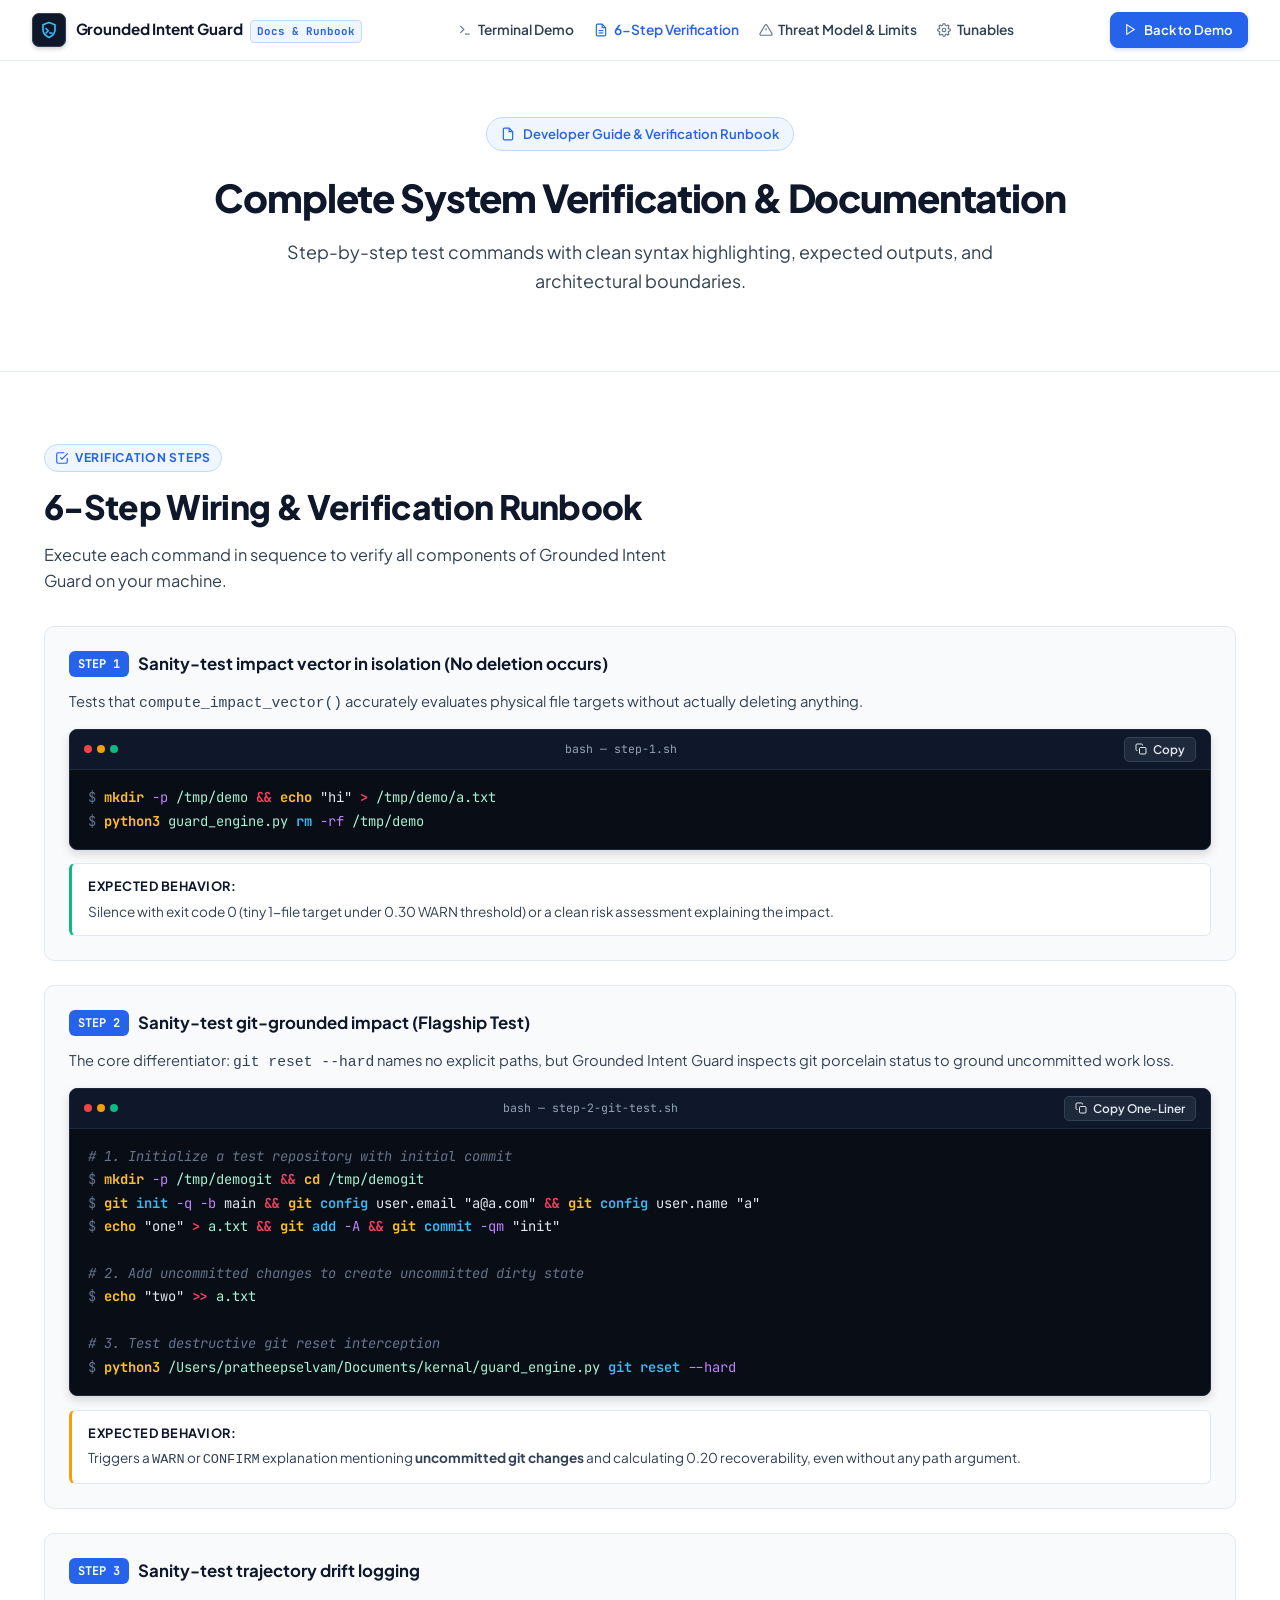
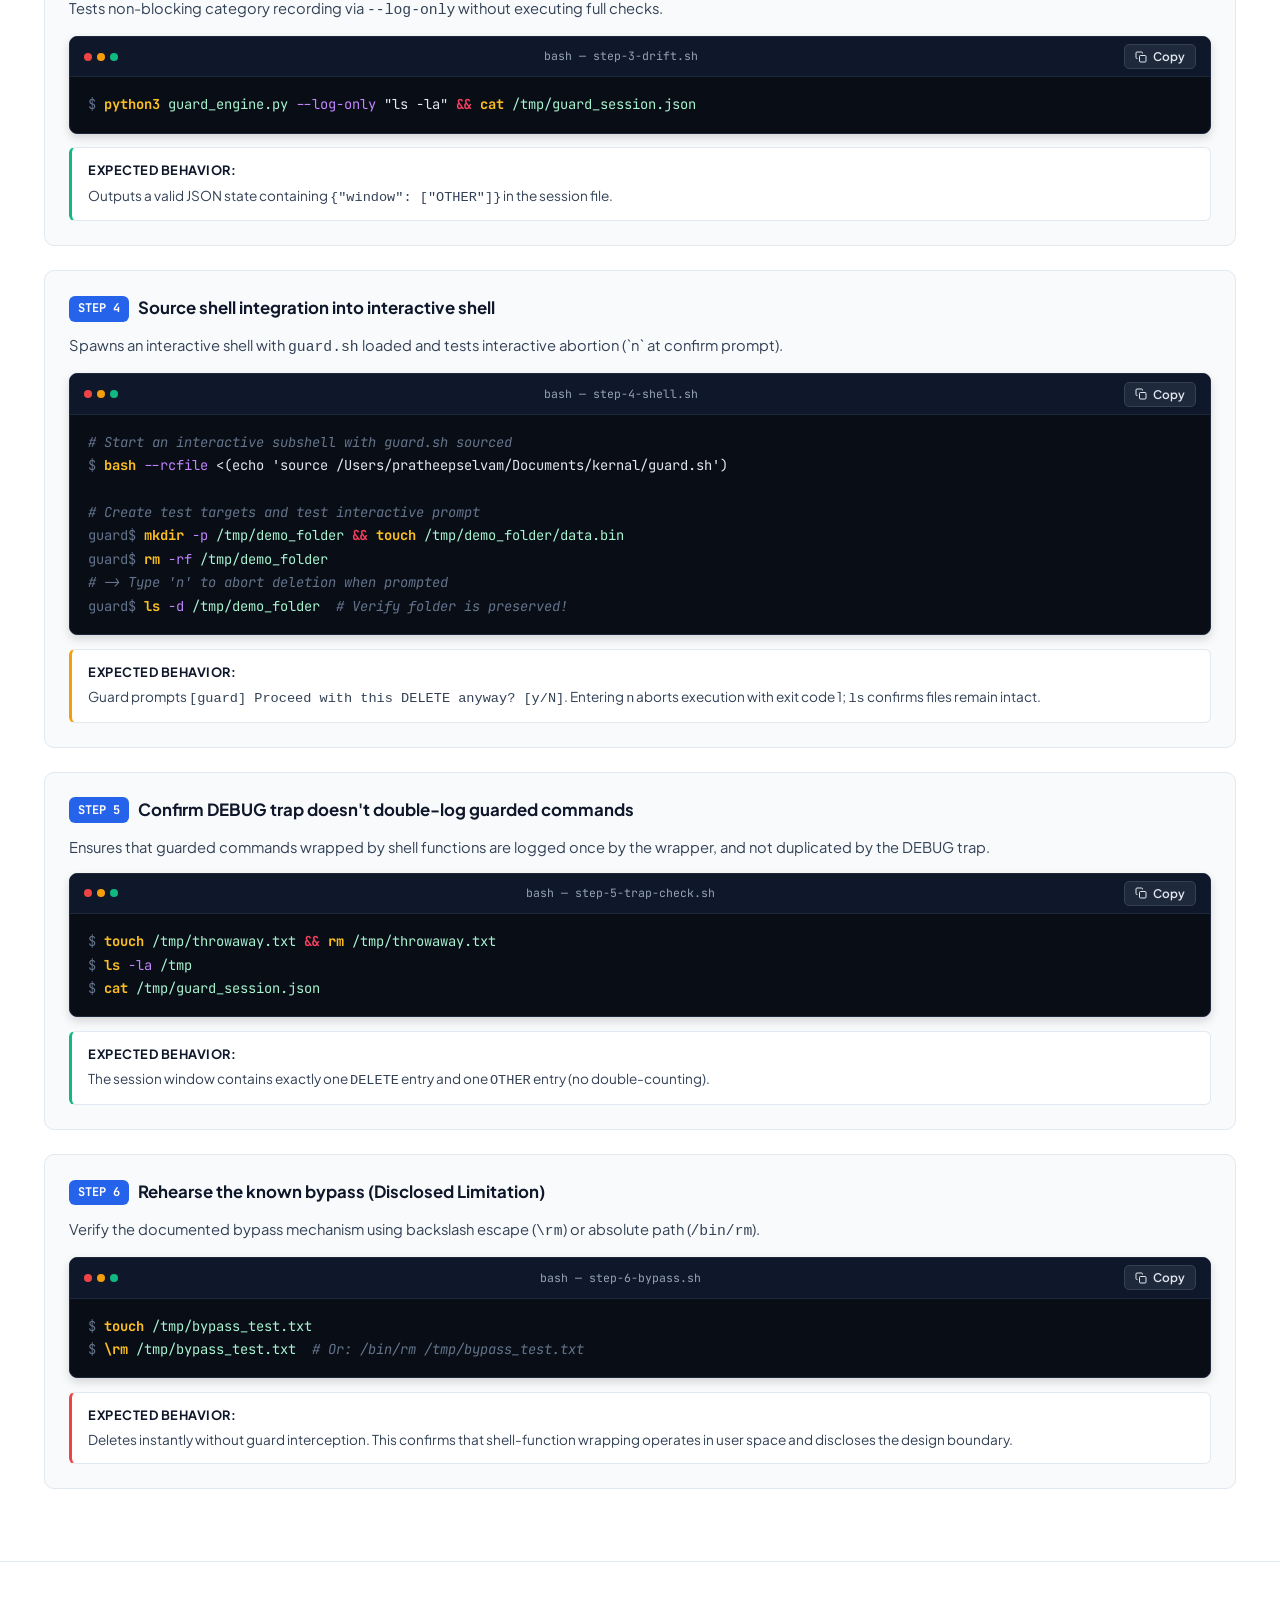
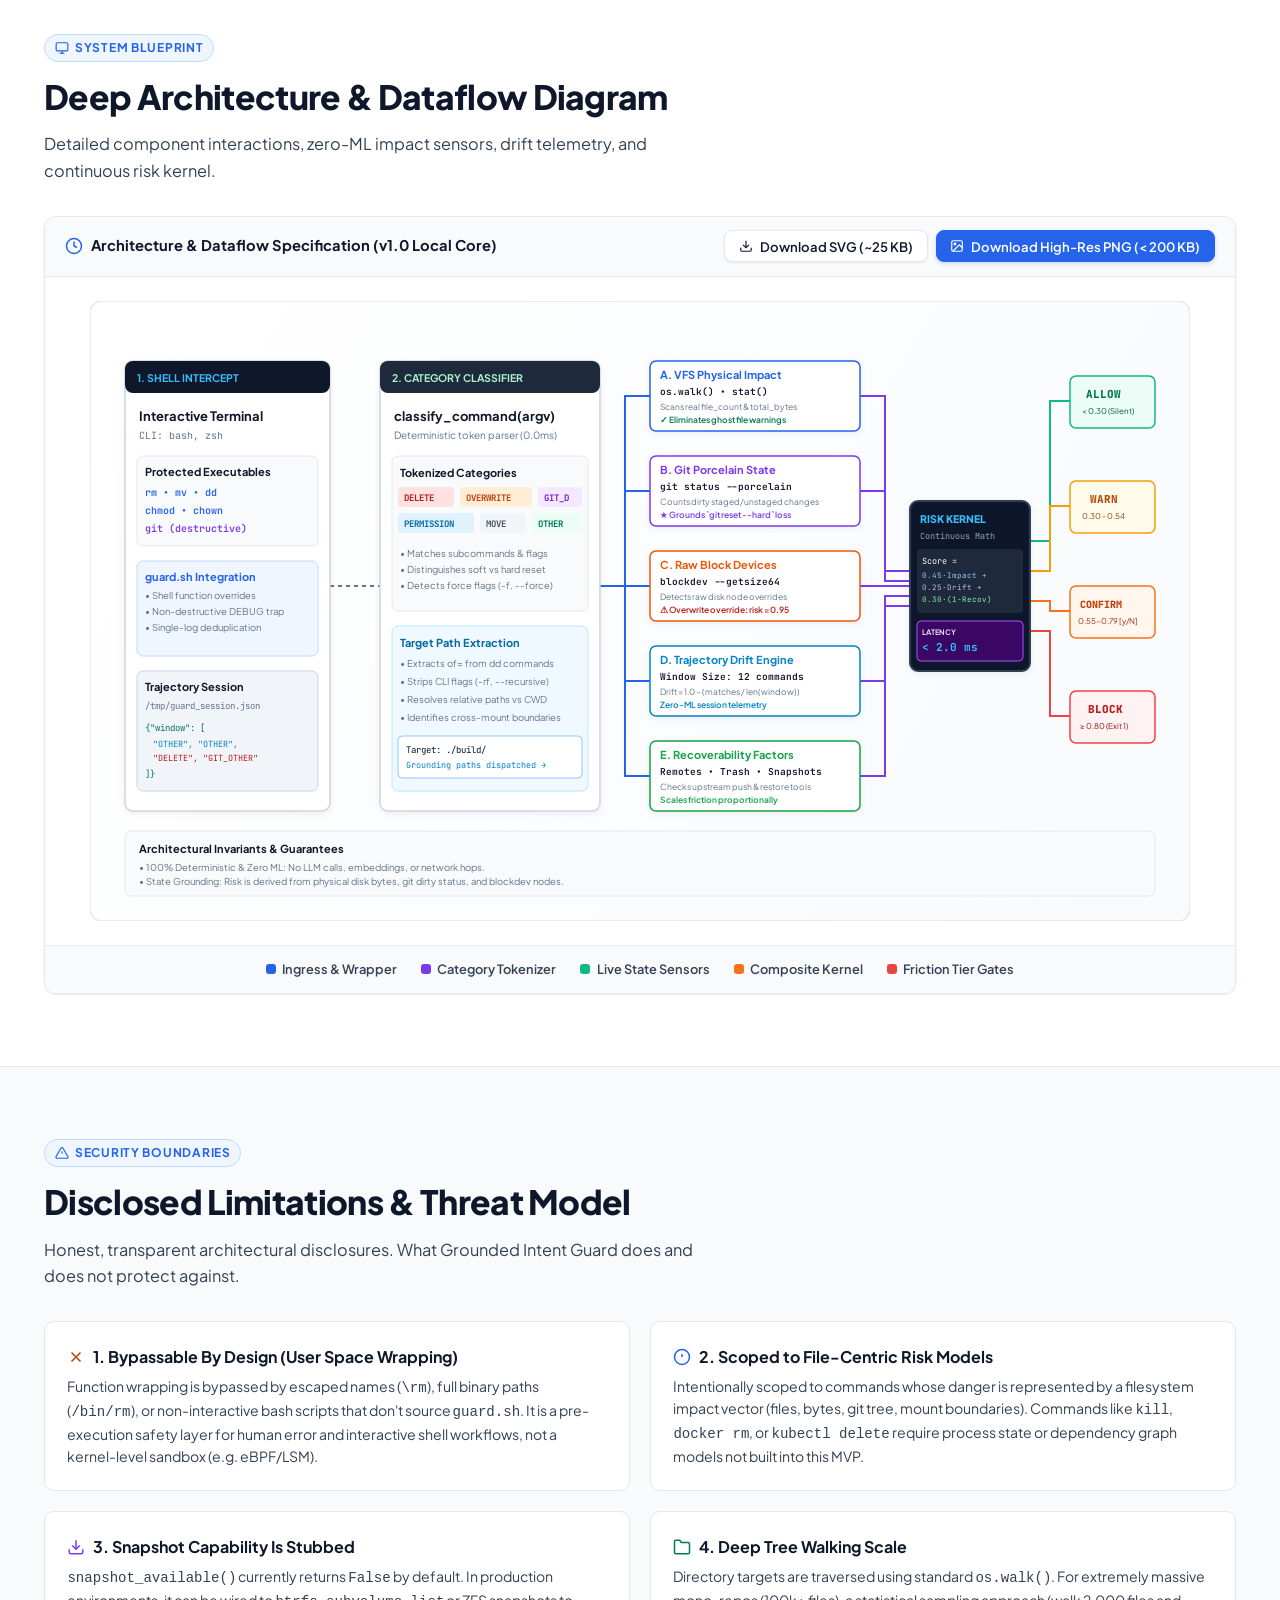
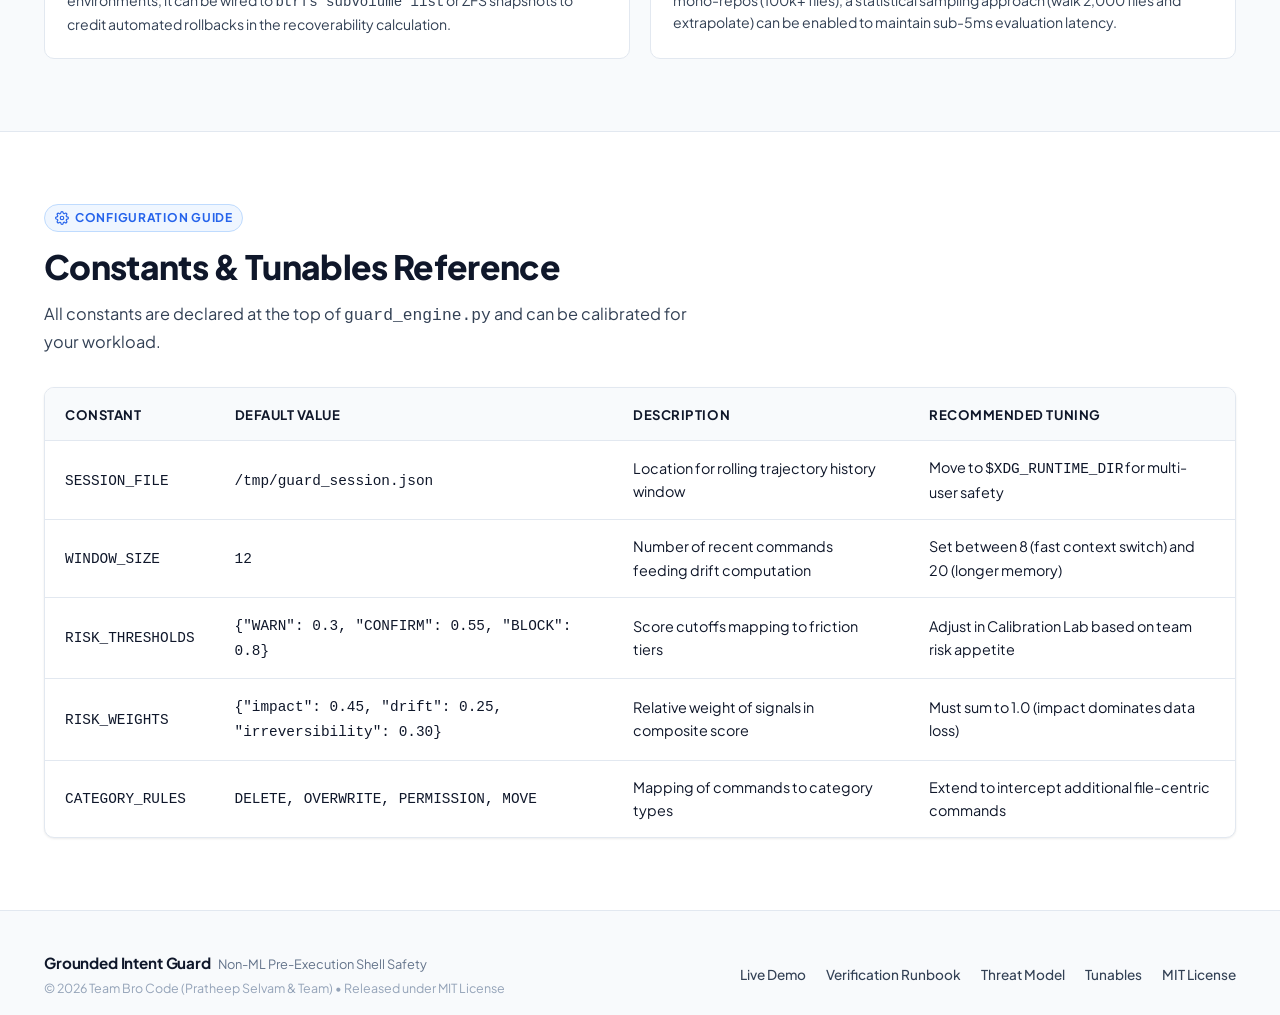
==== docs.html @ a87a13e3 "feat: initial commit of Grounded Intent Guard with interactive sandbox, test suite, and docs" ====
<!DOCTYPE html>
<html lang="en">
<head>
  <meta charset="UTF-8">
  <meta name="viewport" content="width=device-width, initial-scale=1.0">
  <title>Verification Runbook & Documentation — Grounded Intent Guard</title>
  <meta name="description" content="Complete step-by-step verification runbook, architecture reference, disclosed limitations, and tunables guide for Grounded Intent Guard.">
  <link rel="icon" type="image/svg+xml" href="favicon.svg">
  <link rel="preconnect" href="https://fonts.googleapis.com">
  <link rel="preconnect" href="https://fonts.gstatic.com" crossorigin>
  <link href="https://fonts.googleapis.com/css2?family=Plus+Jakarta+Sans:wght@400;500;600;700;800&family=JetBrains+Mono:wght@400;500;600;700&display=swap" rel="stylesheet">
  <link rel="stylesheet" href="styles.css">
</head>
<body>

  <!-- Navigation Bar — Guaranteed Single Line -->
  <header class="navbar">
    <div class="nav-container">
      <a href="index.html" class="nav-brand">
        <div class="brand-icon">
          <!-- Custom Shield + Terminal Vector Logo -->
          <svg viewBox="0 0 24 24" width="18" height="18" fill="none" stroke="currentColor" stroke-width="2.2" stroke-linecap="round" stroke-linejoin="round">
            <path d="M12 22s8-4 8-10V5l-8-3-8 3v7c0 6 8 10 8 10z"/>
            <polyline points="8 10 11 13 8 16"/>
            <line x1="13" y1="16" x2="16" y2="16"/>
          </svg>
        </div>
        <div class="brand-text">
          <span class="brand-name">Grounded Intent Guard</span>
          <span class="brand-tag">Docs & Runbook</span>
        </div>
      </a>

      <nav class="nav-links">
        <a href="index.html" class="nav-link">
          <svg viewBox="0 0 24 24" width="14" height="14" fill="none" stroke="currentColor" stroke-width="2"><polyline points="4 17 10 11 4 5"/><line x1="12" y1="19" x2="20" y2="19"/></svg>
          Terminal Demo
        </a>
        <a href="#runbook" class="nav-link active">
          <svg viewBox="0 0 24 24" width="14" height="14" fill="none" stroke="currentColor" stroke-width="2"><path d="M14 2H6a2 2 0 0 0-2 2v16a2 2 0 0 0 2 2h12a2 2 0 0 0 2-2V8z"/><polyline points="14 2 14 8 20 8"/><line x1="16" y1="13" x2="8" y2="13"/><line x1="16" y1="17" x2="8" y2="17"/></svg>
          6-Step Verification
        </a>
        <a href="#limitations" class="nav-link">
          <svg viewBox="0 0 24 24" width="14" height="14" fill="none" stroke="currentColor" stroke-width="2"><path d="M10.29 3.86L1.82 18a2 2 0 0 0 1.71 3h16.94a2 2 0 0 0 1.71-3L13.71 3.86a2 2 0 0 0-3.42 0z"/><line x1="12" y1="9" x2="12" y2="13"/><line x1="12" y1="17" x2="12.01" y2="17"/></svg>
          Threat Model & Limits
        </a>
        <a href="#tunables" class="nav-link">
          <svg viewBox="0 0 24 24" width="14" height="14" fill="none" stroke="currentColor" stroke-width="2"><circle cx="12" cy="12" r="3"/><path d="M19.4 15a1.65 1.65 0 0 0 .33 1.82l.06.06a2 2 0 0 1 0 2.83 2 2 0 0 1-2.83 0l-.06-.06a1.65 1.65 0 0 0-1.82-.33 1.65 1.65 0 0 0-1 1.51V21a2 2 0 0 1-2 2 2 2 0 0 1-2-2v-.09A1.65 1.65 0 0 0 9 19.4a1.65 1.65 0 0 0-1.82.33l-.06.06a2 2 0 0 1-2.83 0 2 2 0 0 1 0-2.83l.06-.06a1.65 1.65 0 0 0 .33-1.82 1.65 1.65 0 0 0-1.51-1H3a2 2 0 0 1-2-2 2 2 0 0 1 2-2h.09A1.65 1.65 0 0 0 4.6 9a1.65 1.65 0 0 0-.33-1.82l-.06-.06a2 2 0 0 1 0-2.83 2 2 0 0 1 2.83 0l.06.06a1.65 1.65 0 0 0 1.82.33H9a1.65 1.65 0 0 0 1-1.51V3a2 2 0 0 1 2-2 2 2 0 0 1 2 2v.09a1.65 1.65 0 0 0 1 1.51 1.65 1.65 0 0 0 1.82-.33l.06-.06a2 2 0 0 1 2.83 0 2 2 0 0 1 0 2.83l-.06.06a1.65 1.65 0 0 0-.33 1.82V9a1.65 1.65 0 0 0 1.51 1H21a2 2 0 0 1 2 2 2 2 0 0 1-2 2h-.09a1.65 1.65 0 0 0-1.51 1z"/></svg>
          Tunables
        </a>
      </nav>

      <div class="nav-actions">
        <a href="index.html#demo-sandbox" class="btn btn-primary btn-sm">
          <svg viewBox="0 0 24 24" width="13" height="13" fill="none" stroke="currentColor" stroke-width="2"><polygon points="5 3 19 12 5 21 5 3"/></svg>
          Back to Demo
        </a>
      </div>
    </div>
  </header>

  <!-- Docs Hero -->
  <section class="hero-section" style="padding: 3.5rem 0 2.5rem;">
    <div class="container hero-container">
      <div class="hero-badge">
        <svg viewBox="0 0 24 24" width="14" height="14" fill="none" stroke="currentColor" stroke-width="2"><path d="M14 2H6a2 2 0 0 0-2 2v16a2 2 0 0 0 2 2h12a2 2 0 0 0 2-2V8z"/><polyline points="14 2 14 8 20 8"/></svg>
        <span>Developer Guide & Verification Runbook</span>
      </div>

      <h1 class="hero-title" style="font-size: 2.4rem;">
        Complete System Verification & Documentation
      </h1>

      <p class="hero-subtitle">
        Step-by-step test commands with clean syntax highlighting, expected outputs, and architectural boundaries.
      </p>
    </div>
  </section>

  <!-- 6-Step Verification Runbook Section -->
  <section class="docs-section" id="runbook">
    <div class="container">
      <div class="section-header" style="text-align: left; margin-bottom: 2rem;">
        <div class="section-tag">
          <svg viewBox="0 0 24 24" width="14" height="14" fill="none" stroke="currentColor" stroke-width="2"><polyline points="9 11 12 14 22 4"/><path d="M21 12v7a2 2 0 0 1-2 2H5a2 2 0 0 1-2-2V5a2 2 0 0 1 2-2h11"/></svg>
          Verification Steps
        </div>
        <h2 class="section-title">6-Step Wiring & Verification Runbook</h2>
        <p class="section-desc" style="margin: 0;">
          Execute each command in sequence to verify all components of Grounded Intent Guard on your machine.
        </p>
      </div>

      <div class="docs-grid">

        <!-- Step 1 -->
        <div class="runbook-step-card">
          <div class="runbook-header">
            <div class="runbook-num-title">
              <span class="runbook-badge">STEP 1</span>
              <span>Sanity-test impact vector in isolation (No deletion occurs)</span>
            </div>
          </div>
          <p class="runbook-desc">
            Tests that <code>compute_impact_vector()</code> accurately evaluates physical file targets without actually deleting anything.
          </p>
          
          <div class="code-snippet-box">
            <div class="code-box-header">
              <div class="code-box-dots">
                <span class="code-box-dot r"></span>
                <span class="code-box-dot y"></span>
                <span class="code-box-dot g"></span>
              </div>
              <span>bash — step-1.sh</span>
              <button class="code-copy-btn" onclick="copyCode('cmd-step1')">
                <svg viewBox="0 0 24 24" width="12" height="12" fill="none" stroke="currentColor" stroke-width="2"><rect x="9" y="9" width="13" height="13" rx="2" ry="2"/><path d="M5 15H4a2 2 0 0 1-2-2V4a2 2 0 0 1 2-2h9a2 2 0 0 1 2 2v1"/></svg>
                Copy
              </button>
            </div>
            <pre class="code-box-body" id="cmd-step1"><span class="sh-prompt">$ </span><span class="sh-cmd">mkdir</span> <span class="sh-flag">-p</span> <span class="sh-path">/tmp/demo</span> <span class="sh-op">&amp;&amp;</span> <span class="sh-cmd">echo</span> <span class="sh-str">"hi"</span> <span class="sh-op">&gt;</span> <span class="sh-path">/tmp/demo/a.txt</span>
<span class="sh-prompt">$ </span><span class="sh-cmd">python3</span> <span class="sh-path">guard_engine.py</span> <span class="sh-subcmd">rm</span> <span class="sh-flag">-rf</span> <span class="sh-path">/tmp/demo</span></pre>
          </div>

          <div class="expected-output-box">
            <div class="expected-title">Expected Behavior:</div>
            Silence with exit code 0 (tiny 1-file target under 0.30 WARN threshold) or a clean risk assessment explaining the impact.
          </div>
        </div>

        <!-- Step 2 (Flagship Test - Fully Syntax Highlighted) -->
        <div class="runbook-step-card">
          <div class="runbook-header">
            <div class="runbook-num-title">
              <span class="runbook-badge">STEP 2</span>
              <span>Sanity-test git-grounded impact (Flagship Test)</span>
            </div>
          </div>
          <p class="runbook-desc">
            The core differentiator: <code>git reset --hard</code> names no explicit paths, but Grounded Intent Guard inspects git porcelain status to ground uncommitted work loss.
          </p>

          <div class="code-snippet-box">
            <div class="code-box-header">
              <div class="code-box-dots">
                <span class="code-box-dot r"></span>
                <span class="code-box-dot y"></span>
                <span class="code-box-dot g"></span>
              </div>
              <span>bash — step-2-git-test.sh</span>
              <button class="code-copy-btn" onclick="copyRaw('mkdir -p /tmp/demogit && cd /tmp/demogit && git init -q -b main && git config user.email a@a.com && git config user.name a && echo one > a.txt && git add -A && git commit -qm init && echo two >> a.txt && python3 /Users/pratheepselvam/Documents/kernal/guard_engine.py git reset --hard')">
                <svg viewBox="0 0 24 24" width="12" height="12" fill="none" stroke="currentColor" stroke-width="2"><rect x="9" y="9" width="13" height="13" rx="2" ry="2"/><path d="M5 15H4a2 2 0 0 1-2-2V4a2 2 0 0 1 2-2h9a2 2 0 0 1 2 2v1"/></svg>
                Copy One-Liner
              </button>
            </div>
            <pre class="code-box-body" id="cmd-step2"><span class="sh-comment"># 1. Initialize a test repository with initial commit</span>
<span class="sh-prompt">$ </span><span class="sh-cmd">mkdir</span> <span class="sh-flag">-p</span> <span class="sh-path">/tmp/demogit</span> <span class="sh-op">&amp;&amp;</span> <span class="sh-cmd">cd</span> <span class="sh-path">/tmp/demogit</span>
<span class="sh-prompt">$ </span><span class="sh-cmd">git</span> <span class="sh-subcmd">init</span> <span class="sh-flag">-q</span> <span class="sh-flag">-b</span> <span class="sh-str">main</span> <span class="sh-op">&amp;&amp;</span> <span class="sh-cmd">git</span> <span class="sh-subcmd">config</span> <span class="sh-str">user.email</span> <span class="sh-str">"a@a.com"</span> <span class="sh-op">&amp;&amp;</span> <span class="sh-cmd">git</span> <span class="sh-subcmd">config</span> <span class="sh-str">user.name</span> <span class="sh-str">"a"</span>
<span class="sh-prompt">$ </span><span class="sh-cmd">echo</span> <span class="sh-str">"one"</span> <span class="sh-op">&gt;</span> <span class="sh-path">a.txt</span> <span class="sh-op">&amp;&amp;</span> <span class="sh-cmd">git</span> <span class="sh-subcmd">add</span> <span class="sh-flag">-A</span> <span class="sh-op">&amp;&amp;</span> <span class="sh-cmd">git</span> <span class="sh-subcmd">commit</span> <span class="sh-flag">-qm</span> <span class="sh-str">"init"</span>

<span class="sh-comment"># 2. Add uncommitted changes to create uncommitted dirty state</span>
<span class="sh-prompt">$ </span><span class="sh-cmd">echo</span> <span class="sh-str">"two"</span> <span class="sh-op">&gt;&gt;</span> <span class="sh-path">a.txt</span>

<span class="sh-comment"># 3. Test destructive git reset interception</span>
<span class="sh-prompt">$ </span><span class="sh-cmd">python3</span> <span class="sh-path">/Users/pratheepselvam/Documents/kernal/guard_engine.py</span> <span class="sh-subcmd">git reset</span> <span class="sh-flag">--hard</span></pre>
          </div>

          <div class="expected-output-box warning">
            <div class="expected-title">Expected Behavior:</div>
            Triggers a <code>WARN</code> or <code>CONFIRM</code> explanation mentioning <strong>uncommitted git changes</strong> and calculating 0.20 recoverability, even without any path argument.
          </div>
        </div>

        <!-- Step 3 -->
        <div class="runbook-step-card">
          <div class="runbook-header">
            <div class="runbook-num-title">
              <span class="runbook-badge">STEP 3</span>
              <span>Sanity-test trajectory drift logging</span>
            </div>
          </div>
          <p class="runbook-desc">
            Tests non-blocking category recording via <code>--log-only</code> without executing full checks.
          </p>

          <div class="code-snippet-box">
            <div class="code-box-header">
              <div class="code-box-dots">
                <span class="code-box-dot r"></span>
                <span class="code-box-dot y"></span>
                <span class="code-box-dot g"></span>
              </div>
              <span>bash — step-3-drift.sh</span>
              <button class="code-copy-btn" onclick="copyRaw('python3 guard_engine.py --log-only \"ls -la\" && cat /tmp/guard_session.json')">
                <svg viewBox="0 0 24 24" width="12" height="12" fill="none" stroke="currentColor" stroke-width="2"><rect x="9" y="9" width="13" height="13" rx="2" ry="2"/><path d="M5 15H4a2 2 0 0 1-2-2V4a2 2 0 0 1 2-2h9a2 2 0 0 1 2 2v1"/></svg>
                Copy
              </button>
            </div>
            <pre class="code-box-body" id="cmd-step3"><span class="sh-prompt">$ </span><span class="sh-cmd">python3</span> <span class="sh-path">guard_engine.py</span> <span class="sh-flag">--log-only</span> <span class="sh-str">"ls -la"</span> <span class="sh-op">&amp;&amp;</span> <span class="sh-cmd">cat</span> <span class="sh-path">/tmp/guard_session.json</span></pre>
          </div>

          <div class="expected-output-box">
            <div class="expected-title">Expected Behavior:</div>
            Outputs a valid JSON state containing <code>{"window": ["OTHER"]}</code> in the session file.
          </div>
        </div>

        <!-- Step 4 -->
        <div class="runbook-step-card">
          <div class="runbook-header">
            <div class="runbook-num-title">
              <span class="runbook-badge">STEP 4</span>
              <span>Source shell integration into interactive shell</span>
            </div>
          </div>
          <p class="runbook-desc">
            Spawns an interactive shell with <code>guard.sh</code> loaded and tests interactive abortion (`n` at confirm prompt).
          </p>

          <div class="code-snippet-box">
            <div class="code-box-header">
              <div class="code-box-dots">
                <span class="code-box-dot r"></span>
                <span class="code-box-dot y"></span>
                <span class="code-box-dot g"></span>
              </div>
              <span>bash — step-4-shell.sh</span>
              <button class="code-copy-btn" onclick="copyRaw('bash --rcfile <(echo \'source /Users/pratheepselvam/Documents/kernal/guard.sh\')')">
                <svg viewBox="0 0 24 24" width="12" height="12" fill="none" stroke="currentColor" stroke-width="2"><rect x="9" y="9" width="13" height="13" rx="2" ry="2"/><path d="M5 15H4a2 2 0 0 1-2-2V4a2 2 0 0 1 2-2h9a2 2 0 0 1 2 2v1"/></svg>
                Copy
              </button>
            </div>
            <pre class="code-box-body" id="cmd-step4"><span class="sh-comment"># Start an interactive subshell with guard.sh sourced</span>
<span class="sh-prompt">$ </span><span class="sh-cmd">bash</span> <span class="sh-flag">--rcfile</span> <span class="sh-str">&lt;(echo 'source /Users/pratheepselvam/Documents/kernal/guard.sh')</span>

<span class="sh-comment"># Create test targets and test interactive prompt</span>
<span class="sh-prompt">guard$ </span><span class="sh-cmd">mkdir</span> <span class="sh-flag">-p</span> <span class="sh-path">/tmp/demo_folder</span> <span class="sh-op">&amp;&amp;</span> <span class="sh-cmd">touch</span> <span class="sh-path">/tmp/demo_folder/data.bin</span>
<span class="sh-prompt">guard$ </span><span class="sh-cmd">rm</span> <span class="sh-flag">-rf</span> <span class="sh-path">/tmp/demo_folder</span>
<span class="sh-comment"># -> Type 'n' to abort deletion when prompted</span>
<span class="sh-prompt">guard$ </span><span class="sh-cmd">ls</span> <span class="sh-flag">-d</span> <span class="sh-path">/tmp/demo_folder</span>  <span class="sh-comment"># Verify folder is preserved!</span></pre>
          </div>

          <div class="expected-output-box warning">
            <div class="expected-title">Expected Behavior:</div>
            Guard prompts <code>[guard] Proceed with this DELETE anyway? [y/N]</code>. Entering <code>n</code> aborts execution with exit code 1; <code>ls</code> confirms files remain intact.
          </div>
        </div>

        <!-- Step 5 -->
        <div class="runbook-step-card">
          <div class="runbook-header">
            <div class="runbook-num-title">
              <span class="runbook-badge">STEP 5</span>
              <span>Confirm DEBUG trap doesn't double-log guarded commands</span>
            </div>
          </div>
          <p class="runbook-desc">
            Ensures that guarded commands wrapped by shell functions are logged once by the wrapper, and not duplicated by the DEBUG trap.
          </p>

          <div class="code-snippet-box">
            <div class="code-box-header">
              <div class="code-box-dots">
                <span class="code-box-dot r"></span>
                <span class="code-box-dot y"></span>
                <span class="code-box-dot g"></span>
              </div>
              <span>bash — step-5-trap-check.sh</span>
              <button class="code-copy-btn" onclick="copyRaw('rm /tmp/throwaway.txt; ls -la /tmp; cat /tmp/guard_session.json')">
                <svg viewBox="0 0 24 24" width="12" height="12" fill="none" stroke="currentColor" stroke-width="2"><rect x="9" y="9" width="13" height="13" rx="2" ry="2"/><path d="M5 15H4a2 2 0 0 1-2-2V4a2 2 0 0 1 2-2h9a2 2 0 0 1 2 2v1"/></svg>
                Copy
              </button>
            </div>
            <pre class="code-box-body" id="cmd-step5"><span class="sh-prompt">$ </span><span class="sh-cmd">touch</span> <span class="sh-path">/tmp/throwaway.txt</span> <span class="sh-op">&amp;&amp;</span> <span class="sh-cmd">rm</span> <span class="sh-path">/tmp/throwaway.txt</span>
<span class="sh-prompt">$ </span><span class="sh-cmd">ls</span> <span class="sh-flag">-la</span> <span class="sh-path">/tmp</span>
<span class="sh-prompt">$ </span><span class="sh-cmd">cat</span> <span class="sh-path">/tmp/guard_session.json</span></pre>
          </div>

          <div class="expected-output-box">
            <div class="expected-title">Expected Behavior:</div>
            The session window contains exactly one <code>DELETE</code> entry and one <code>OTHER</code> entry (no double-counting).
          </div>
        </div>

        <!-- Step 6 -->
        <div class="runbook-step-card">
          <div class="runbook-header">
            <div class="runbook-num-title">
              <span class="runbook-badge">STEP 6</span>
              <span>Rehearse the known bypass (Disclosed Limitation)</span>
            </div>
          </div>
          <p class="runbook-desc">
            Verify the documented bypass mechanism using backslash escape (<code>\rm</code>) or absolute path (<code>/bin/rm</code>).
          </p>

          <div class="code-snippet-box">
            <div class="code-box-header">
              <div class="code-box-dots">
                <span class="code-box-dot r"></span>
                <span class="code-box-dot y"></span>
                <span class="code-box-dot g"></span>
              </div>
              <span>bash — step-6-bypass.sh</span>
              <button class="code-copy-btn" onclick="copyRaw('touch /tmp/bypass_test.txt && \\rm /tmp/bypass_test.txt')">
                <svg viewBox="0 0 24 24" width="12" height="12" fill="none" stroke="currentColor" stroke-width="2"><rect x="9" y="9" width="13" height="13" rx="2" ry="2"/><path d="M5 15H4a2 2 0 0 1-2-2V4a2 2 0 0 1 2-2h9a2 2 0 0 1 2 2v1"/></svg>
                Copy
              </button>
            </div>
            <pre class="code-box-body" id="cmd-step6"><span class="sh-prompt">$ </span><span class="sh-cmd">touch</span> <span class="sh-path">/tmp/bypass_test.txt</span>
<span class="sh-prompt">$ </span><span class="sh-cmd">\rm</span> <span class="sh-path">/tmp/bypass_test.txt</span>  <span class="sh-comment"># Or: /bin/rm /tmp/bypass_test.txt</span></pre>
          </div>

          <div class="expected-output-box danger">
            <div class="expected-title">Expected Behavior:</div>
            Deletes instantly without guard interception. This confirms that shell-function wrapping operates in user space and discloses the design boundary.
          </div>
        </div>

      </div>
    </div>
  </section>

  <!-- Architecture Diagram & Exporter in Docs -->
  <section class="docs-section" id="architecture" style="background: #ffffff;">
    <div class="container">
      <div class="section-header" style="text-align: left; margin-bottom: 1.5rem;">
        <div class="section-tag">
          <svg viewBox="0 0 24 24" width="14" height="14" fill="none" stroke="currentColor" stroke-width="2"><rect x="2" y="3" width="20" height="14" rx="2" ry="2"/><line x1="8" y1="21" x2="16" y2="21"/><line x1="12" y1="17" x2="12" y2="21"/></svg>
          System Blueprint
        </div>
        <h2 class="section-title">Deep Architecture & Dataflow Diagram</h2>
        <p class="section-desc" style="margin: 0;">
          Detailed component interactions, zero-ML impact sensors, drift telemetry, and continuous risk kernel.
        </p>
      </div>

      <div class="arch-diagram-card">
        <div class="arch-toolbar">
          <div class="arch-toolbar-title">
            <svg viewBox="0 0 24 24" width="18" height="18" fill="none" stroke="currentColor" stroke-width="2"><circle cx="12" cy="12" r="10"/><path d="M12 6v6l4 2"/></svg>
            <span>Architecture & Dataflow Specification (v1.0 Local Core)</span>
          </div>
          <div class="arch-toolbar-actions">
            <button class="btn btn-secondary btn-sm" onclick="downloadDiagramSVG()">
              <svg viewBox="0 0 24 24" width="14" height="14" fill="none" stroke="currentColor" stroke-width="2"><path d="M21 15v4a2 2 0 0 1-2 2H5a2 2 0 0 1-2-2v-4"/><polyline points="7 10 12 15 17 10"/><line x1="12" y1="15" x2="12" y2="3"/></svg>
              Download SVG (~25 KB)
            </button>
            <button class="btn btn-primary btn-sm" onclick="downloadDiagramPNG()">
              <svg viewBox="0 0 24 24" width="14" height="14" fill="none" stroke="currentColor" stroke-width="2"><rect x="3" y="3" width="18" height="18" rx="2"/><circle cx="8.5" cy="8.5" r="1.5"/><polyline points="21 15 16 10 5 21"/></svg>
              Download High-Res PNG (&lt; 200 KB)
            </button>
          </div>
        </div>

        <div class="arch-svg-container">
          <svg id="architecture-diagram-svg" class="arch-svg" width="100%" height="auto" viewBox="0 0 1100 620" fill="none" xmlns="http://www.w3.org/2000/svg">
            <defs>
              <linearGradient id="bgGrad2" x1="0" y1="0" x2="1100" y2="620" gradientUnits="userSpaceOnUse">
                <stop stop-color="#ffffff"/>
                <stop offset="1" stop-color="#f8fafc"/>
              </linearGradient>
              <filter id="cardShadow2" x="-10%" y="-10%" width="120%" height="120%">
                <feDropShadow dx="0" dy="2" stdDeviation="3" flood-color="#0f172a" flood-opacity="0.06"/>
              </filter>
            </defs>

            <!-- Background Canvas -->
            <rect width="1100" height="620" rx="12" fill="url(#bgGrad2)"/>
            <rect width="1100" height="620" rx="12" stroke="#e2e8f0" stroke-width="1.5"/>

            <!-- Connecting Flow Paths (Precise Alignment) -->
            <!-- Ingress -> Classifier -->
            <path d="M 240 285 L 290 285" stroke="#64748b" stroke-width="2" stroke-dasharray="4 4"/>

            <!-- Classifier -> 5 Sensors (Branching) -->
            <path d="M 510 285 L 535 285 L 535 95 L 560 95" stroke="#2563eb" stroke-width="2"/>
            <path d="M 535 285 L 535 190 L 560 190" stroke="#2563eb" stroke-width="2"/>
            <path d="M 535 285 L 560 285" stroke="#2563eb" stroke-width="2"/>
            <path d="M 535 285 L 535 380 L 560 380" stroke="#2563eb" stroke-width="2"/>
            <path d="M 535 285 L 535 475 L 560 475" stroke="#2563eb" stroke-width="2"/>

            <!-- 5 Sensors -> Kernel (Convergence) -->
            <path d="M 770 95 L 795 95 L 795 270 L 820 270" stroke="#7c3aed" stroke-width="2"/>
            <path d="M 770 190 L 795 190 L 795 280 L 820 280" stroke="#7c3aed" stroke-width="2"/>
            <path d="M 770 285 L 820 285" stroke="#7c3aed" stroke-width="2"/>
            <path d="M 770 380 L 795 380 L 795 295 L 820 295" stroke="#7c3aed" stroke-width="2"/>
            <path d="M 770 475 L 795 475 L 795 305 L 820 305" stroke="#7c3aed" stroke-width="2"/>

            <!-- Kernel -> 4 Tiers (Dispatch) -->
            <path d="M 940 240 L 960 240 L 960 100 L 980 100" stroke="#10b981" stroke-width="2"/>
            <path d="M 940 270 L 960 270 L 960 205 L 980 205" stroke="#f59e0b" stroke-width="2"/>
            <path d="M 940 300 L 960 300 L 960 310 L 980 310" stroke="#f97316" stroke-width="2"/>
            <path d="M 940 330 L 960 330 L 960 415 L 980 415" stroke="#ef4444" stroke-width="2"/>

            <!-- LAYER 1: INGRESS & INTERCEPTION (Column 1) -->
            <g id="d-layer-ingress" transform="translate(35, 60)">
              <rect width="205" height="450" rx="8" fill="#ffffff" stroke="#cbd5e1" stroke-width="1.5" filter="url(#cardShadow2)"/>
              <rect width="205" height="32" rx="8" fill="#0f172a"/>
              <text x="12" y="21" fill="#38bdf8" font-family="Plus Jakarta Sans, sans-serif" font-weight="700" font-size="10.5">1. SHELL INTERCEPT</text>
              
              <text x="14" y="60" fill="#0f172a" font-family="Plus Jakarta Sans, sans-serif" font-weight="700" font-size="13">Interactive Terminal</text>
              <text x="14" y="78" fill="#64748b" font-family="JetBrains Mono, monospace" font-size="10">CLI: bash, zsh</text>

              <rect x="12" y="95" width="181" height="90" rx="6" fill="#f8fafc" stroke="#e2e8f0"/>
              <text x="20" y="115" fill="#0f172a" font-family="Plus Jakarta Sans, sans-serif" font-weight="700" font-size="11">Protected Executables</text>
              <text x="20" y="135" fill="#2563eb" font-family="JetBrains Mono, monospace" font-weight="600" font-size="10">rm • mv • dd</text>
              <text x="20" y="153" fill="#2563eb" font-family="JetBrains Mono, monospace" font-weight="600" font-size="10">chmod • chown</text>
              <text x="20" y="171" fill="#7c3aed" font-family="JetBrains Mono, monospace" font-weight="600" font-size="10">git (destructive)</text>

              <rect x="12" y="200" width="181" height="95" rx="6" fill="#eff6ff" stroke="#bfdbfe"/>
              <text x="20" y="220" fill="#2563eb" font-family="Plus Jakarta Sans, sans-serif" font-weight="700" font-size="11">guard.sh Integration</text>
              <text x="20" y="238" fill="#64748b" font-family="Plus Jakarta Sans, sans-serif" font-size="9.5">• Shell function overrides</text>
              <text x="20" y="254" fill="#64748b" font-family="Plus Jakarta Sans, sans-serif" font-size="9.5">• Non-destructive DEBUG trap</text>
              <text x="20" y="270" fill="#64748b" font-family="Plus Jakarta Sans, sans-serif" font-size="9.5">• Single-log deduplication</text>

              <rect x="12" y="310" width="181" height="120" rx="6" fill="#f1f5f9" stroke="#cbd5e1"/>
              <text x="20" y="330" fill="#0f172a" font-family="Plus Jakarta Sans, sans-serif" font-weight="700" font-size="11">Trajectory Session</text>
              <text x="20" y="348" fill="#64748b" font-family="JetBrains Mono, monospace" font-size="9">/tmp/guard_session.json</text>
              <text x="20" y="370" fill="#047857" font-family="JetBrains Mono, monospace" font-size="9">{"window": [</text>
              <text x="28" y="386" fill="#0284c7" font-family="JetBrains Mono, monospace" font-size="8.5">"OTHER", "OTHER",</text>
              <text x="28" y="400" fill="#b91c1c" font-family="JetBrains Mono, monospace" font-size="8.5">"DELETE", "GIT_OTHER"</text>
              <text x="20" y="416" fill="#047857" font-family="JetBrains Mono, monospace" font-size="9">]}</text>
            </g>

            <!-- LAYER 2: CATEGORY CLASSIFIER & ARGV PARSER (Column 2) -->
            <g id="d-layer-classify" transform="translate(290, 60)">
              <rect width="220" height="450" rx="8" fill="#ffffff" stroke="#cbd5e1" stroke-width="1.5" filter="url(#cardShadow2)"/>
              <rect width="220" height="32" rx="8" fill="#1e293b"/>
              <text x="12" y="21" fill="#a7f3d0" font-family="Plus Jakarta Sans, sans-serif" font-weight="700" font-size="10.5">2. CATEGORY CLASSIFIER</text>
              
              <text x="14" y="60" fill="#0f172a" font-family="Plus Jakarta Sans, sans-serif" font-weight="700" font-size="13">classify_command(argv)</text>
              <text x="14" y="78" fill="#64748b" font-family="Plus Jakarta Sans, sans-serif" font-size="10">Deterministic token parser (0.0ms)</text>

              <rect x="12" y="95" width="196" height="155" rx="6" fill="#f8fafc" stroke="#e2e8f0"/>
              <text x="20" y="116" fill="#0f172a" font-family="Plus Jakarta Sans, sans-serif" font-weight="700" font-size="11">Tokenized Categories</text>
              
              <g transform="translate(18, 126)">
                <rect x="0" y="0" width="56" height="20" rx="4" fill="#fee2e2"/><text x="6" y="14" fill="#b91c1c" font-family="JetBrains Mono, monospace" font-weight="700" font-size="9">DELETE</text>
                <rect x="62" y="0" width="72" height="20" rx="4" fill="#ffedd5"/><text x="68" y="14" fill="#c2410c" font-family="JetBrains Mono, monospace" font-weight="700" font-size="9">OVERWRITE</text>
                <rect x="140" y="0" width="44" height="20" rx="4" fill="#f3e8ff"/><text x="146" y="14" fill="#7e22ce" font-family="JetBrains Mono, monospace" font-weight="700" font-size="9">GIT_D</text>
                
                <rect x="0" y="26" width="76" height="20" rx="4" fill="#e0f2fe"/><text x="6" y="40" fill="#0369a1" font-family="JetBrains Mono, monospace" font-weight="700" font-size="9">PERMISSION</text>
                <rect x="82" y="26" width="46" height="20" rx="4" fill="#f1f5f9"/><text x="88" y="40" fill="#475569" font-family="JetBrains Mono, monospace" font-weight="700" font-size="9">MOVE</text>
                <rect x="134" y="26" width="50" height="20" rx="4" fill="#ecfdf5"/><text x="140" y="40" fill="#047857" font-family="JetBrains Mono, monospace" font-weight="700" font-size="9">OTHER</text>
              </g>

              <text x="20" y="196" fill="#64748b" font-family="Plus Jakarta Sans, sans-serif" font-size="9.5">• Matches subcommands &amp; flags</text>
              <text x="20" y="212" fill="#64748b" font-family="Plus Jakarta Sans, sans-serif" font-size="9.5">• Distinguishes soft vs hard reset</text>
              <text x="20" y="228" fill="#64748b" font-family="Plus Jakarta Sans, sans-serif" font-size="9.5">• Detects force flags (-f, --force)</text>

              <rect x="12" y="265" width="196" height="165" rx="6" fill="#f0f9ff" stroke="#bae6fd"/>
              <text x="20" y="286" fill="#0369a1" font-family="Plus Jakarta Sans, sans-serif" font-weight="700" font-size="11">Target Path Extraction</text>
              <text x="20" y="306" fill="#64748b" font-family="Plus Jakarta Sans, sans-serif" font-size="9.5">• Extracts of= from dd commands</text>
              <text x="20" y="324" fill="#64748b" font-family="Plus Jakarta Sans, sans-serif" font-size="9.5">• Strips CLI flags (-rf, --recursive)</text>
              <text x="20" y="342" fill="#64748b" font-family="Plus Jakarta Sans, sans-serif" font-size="9.5">• Resolves relative paths vs CWD</text>
              <text x="20" y="360" fill="#64748b" font-family="Plus Jakarta Sans, sans-serif" font-size="9.5">• Identifies cross-mount boundaries</text>
              
              <rect x="18" y="375" width="184" height="42" rx="4" fill="#ffffff" stroke="#93c5fd"/>
              <text x="26" y="392" fill="#0f172a" font-family="JetBrains Mono, monospace" font-size="9">Target: ./build/</text>
              <text x="26" y="407" fill="#0284c7" font-family="JetBrains Mono, monospace" font-size="8.5">Grounding paths dispatched →</text>
            </g>

            <!-- LAYER 3: 5 STATE-GROUNDED SENSORS (Column 3) -->
            <!-- Sensor 1: VFS File Scanner -->
            <g id="d-sensor-vfs" transform="translate(560, 60)">
              <rect width="210" height="70" rx="6" fill="#ffffff" stroke="#2563eb" stroke-width="1.5" filter="url(#cardShadow2)"/>
              <text x="10" y="18" fill="#2563eb" font-family="Plus Jakarta Sans, sans-serif" font-weight="700" font-size="11">A. VFS Physical Impact</text>
              <text x="10" y="34" fill="#0f172a" font-family="JetBrains Mono, monospace" font-weight="600" font-size="9.5">os.walk() • stat()</text>
              <text x="10" y="49" fill="#64748b" font-family="Plus Jakarta Sans, sans-serif" font-size="8.5">Scans real file_count &amp; total_bytes</text>
              <text x="10" y="62" fill="#047857" font-family="Plus Jakarta Sans, sans-serif" font-weight="600" font-size="8.5">✓ Eliminates ghost file warnings</text>
            </g>

            <!-- Sensor 2: Git Working Tree -->
            <g id="d-sensor-git" transform="translate(560, 155)">
              <rect width="210" height="70" rx="6" fill="#ffffff" stroke="#7c3aed" stroke-width="1.5" filter="url(#cardShadow2)"/>
              <text x="10" y="18" fill="#7c3aed" font-family="Plus Jakarta Sans, sans-serif" font-weight="700" font-size="11">B. Git Porcelain State</text>
              <text x="10" y="34" fill="#0f172a" font-family="JetBrains Mono, monospace" font-weight="600" font-size="9.5">git status --porcelain</text>
              <text x="10" y="49" fill="#64748b" font-family="Plus Jakarta Sans, sans-serif" font-size="8.5">Counts dirty staged/unstaged changes</text>
              <text x="10" y="62" fill="#7c3aed" font-family="Plus Jakarta Sans, sans-serif" font-weight="600" font-size="8.5">★ Grounds `git reset --hard` loss</text>
            </g>

            <!-- Sensor 3: Raw Block Device -->
            <g id="d-sensor-blockdev" transform="translate(560, 250)">
              <rect width="210" height="70" rx="6" fill="#ffffff" stroke="#ea580c" stroke-width="1.5" filter="url(#cardShadow2)"/>
              <text x="10" y="18" fill="#ea580c" font-family="Plus Jakarta Sans, sans-serif" font-weight="700" font-size="11">C. Raw Block Devices</text>
              <text x="10" y="34" fill="#0f172a" font-family="JetBrains Mono, monospace" font-weight="600" font-size="9.5">blockdev --getsize64</text>
              <text x="10" y="49" fill="#64748b" font-family="Plus Jakarta Sans, sans-serif" font-size="8.5">Detects raw disk node overrides</text>
              <text x="10" y="62" fill="#b91c1c" font-family="Plus Jakarta Sans, sans-serif" font-weight="600" font-size="8.5">⚠ Overwrite override: risk = 0.95</text>
            </g>

            <!-- Sensor 4: Trajectory Drift -->
            <g id="d-sensor-drift" transform="translate(560, 345)">
              <rect width="210" height="70" rx="6" fill="#ffffff" stroke="#0284c7" stroke-width="1.5" filter="url(#cardShadow2)"/>
              <text x="10" y="18" fill="#0284c7" font-family="Plus Jakarta Sans, sans-serif" font-weight="700" font-size="11">D. Trajectory Drift Engine</text>
              <text x="10" y="34" fill="#0f172a" font-family="JetBrains Mono, monospace" font-weight="600" font-size="9.5">Window Size: 12 commands</text>
              <text x="10" y="49" fill="#64748b" font-family="Plus Jakarta Sans, sans-serif" font-size="8.5">Drift = 1.0 − (matches / len(window))</text>
              <text x="10" y="62" fill="#0284c7" font-family="Plus Jakarta Sans, sans-serif" font-weight="600" font-size="8.5">Zero-ML session telemetry</text>
            </g>

            <!-- Sensor 5: Recoverability Factors -->
            <g id="d-sensor-recov" transform="translate(560, 440)">
              <rect width="210" height="70" rx="6" fill="#ffffff" stroke="#16a34a" stroke-width="1.5" filter="url(#cardShadow2)"/>
              <text x="10" y="18" fill="#16a34a" font-family="Plus Jakarta Sans, sans-serif" font-weight="700" font-size="11">E. Recoverability Factors</text>
              <text x="10" y="34" fill="#0f172a" font-family="JetBrains Mono, monospace" font-weight="600" font-size="9.5">Remotes • Trash • Snapshots</text>
              <text x="10" y="49" fill="#64748b" font-family="Plus Jakarta Sans, sans-serif" font-size="8.5">Checks upstream push &amp; restore tools</text>
              <text x="10" y="62" fill="#16a34a" font-family="Plus Jakarta Sans, sans-serif" font-weight="600" font-size="8.5">Scales friction proportionally</text>
            </g>

            <!-- LAYER 4: COMPOSITE RISK MATHEMATICAL KERNEL (Column 4 Left) -->
            <g id="d-layer-kernel" transform="translate(820, 200)">
              <rect width="120" height="170" rx="8" fill="#0f172a" stroke="#334155" stroke-width="2" filter="url(#cardShadow2)"/>
              <text x="10" y="22" fill="#38bdf8" font-family="Plus Jakarta Sans, sans-serif" font-weight="800" font-size="10.5">RISK KERNEL</text>
              <text x="10" y="38" fill="#94a3b8" font-family="JetBrains Mono, monospace" font-size="8.5">Continuous Math</text>

              <rect x="7" y="48" width="106" height="64" rx="4" fill="#1e293b"/>
              <text x="12" y="63" fill="#f8fafc" font-family="JetBrains Mono, monospace" font-size="8.5">Score =</text>
              <text x="12" y="77" fill="#93c5fd" font-family="JetBrains Mono, monospace" font-size="7.5">0.45·Impact +</text>
              <text x="12" y="89" fill="#c4b5fd" font-family="JetBrains Mono, monospace" font-size="7.5">0.25·Drift +</text>
              <text x="12" y="101" fill="#86efac" font-family="JetBrains Mono, monospace" font-size="7.5">0.30·(1-Recov)</text>

              <rect x="7" y="120" width="106" height="40" rx="4" fill="#3b0764" stroke="#a855f7" stroke-width="1"/>
              <text x="12" y="134" fill="#e9d5ff" font-family="Plus Jakarta Sans, sans-serif" font-weight="700" font-size="7.5">LATENCY</text>
              <text x="12" y="150" fill="#38bdf8" font-family="JetBrains Mono, monospace" font-weight="700" font-size="11">&lt; 2.0 ms</text>
            </g>

            <!-- LAYER 5: 4-TIER ACTION DISPATCH (Column 4 Right) -->
            <!-- 1. ALLOW -->
            <g transform="translate(980, 75)">
              <rect width="85" height="52" rx="6" fill="#ecfdf5" stroke="#10b981" stroke-width="1.5"/>
              <text x="16" y="22" fill="#047857" font-family="JetBrains Mono, monospace" font-weight="800" font-size="11">ALLOW</text>
              <text x="12" y="38" fill="#065f46" font-family="Plus Jakarta Sans, sans-serif" font-size="8">&lt; 0.30 (Silent)</text>
            </g>

            <!-- 2. WARN -->
            <g transform="translate(980, 180)">
              <rect width="85" height="52" rx="6" fill="#fffbeb" stroke="#f59e0b" stroke-width="1.5"/>
              <text x="20" y="22" fill="#b45309" font-family="JetBrains Mono, monospace" font-weight="800" font-size="11">WARN</text>
              <text x="12" y="38" fill="#92400e" font-family="Plus Jakarta Sans, sans-serif" font-size="8">0.30 - 0.54</text>
            </g>

            <!-- 3. CONFIRM -->
            <g transform="translate(980, 285)">
              <rect width="85" height="52" rx="6" fill="#fff7ed" stroke="#f97316" stroke-width="1.5"/>
              <text x="10" y="22" fill="#c2410c" font-family="JetBrains Mono, monospace" font-weight="800" font-size="10">CONFIRM</text>
              <text x="8" y="38" fill="#9a3412" font-family="Plus Jakarta Sans, sans-serif" font-size="8">0.55-0.79 [y/N]</text>
            </g>

            <!-- 4. BLOCK -->
            <g transform="translate(980, 390)">
              <rect width="85" height="52" rx="6" fill="#fef2f2" stroke="#ef4444" stroke-width="1.5"/>
              <text x="18" y="22" fill="#b91c1c" font-family="JetBrains Mono, monospace" font-weight="800" font-size="11">BLOCK</text>
              <text x="10" y="38" fill="#991b1b" font-family="Plus Jakarta Sans, sans-serif" font-size="8">≥ 0.80 (Exit 1)</text>
            </g>

            <!-- Bottom Invariant Summary Bar -->
            <g transform="translate(35, 530)">
              <rect width="1030" height="65" rx="6" fill="#f8fafc" stroke="#e2e8f0"/>
              <text x="14" y="22" fill="#0f172a" font-family="Plus Jakarta Sans, sans-serif" font-weight="700" font-size="11">Architectural Invariants &amp; Guarantees</text>
              <text x="14" y="40" fill="#64748b" font-family="Plus Jakarta Sans, sans-serif" font-size="9.5">• 100% Deterministic &amp; Zero ML: No LLM calls, embeddings, or network hops.</text>
              <text x="14" y="54" fill="#64748b" font-family="Plus Jakarta Sans, sans-serif" font-size="9.5">• State Grounding: Risk is derived from physical disk bytes, git dirty status, and blockdev nodes.</text>
            </g>

          </svg>
        </div>

        <div class="diagram-legend">
          <div class="legend-item"><span class="legend-chip blue"></span><span>Ingress &amp; Wrapper</span></div>
          <div class="legend-item"><span class="legend-chip purple"></span><span>Category Tokenizer</span></div>
          <div class="legend-item"><span class="legend-chip emerald"></span><span>Live State Sensors</span></div>
          <div class="legend-item"><span class="legend-chip orange"></span><span>Composite Kernel</span></div>
          <div class="legend-item"><span class="legend-chip red"></span><span>Friction Tier Gates</span></div>
        </div>
      </div>
    </div>
  </section>

  <!-- Disclosed Limitations & Threat Model Section -->
  <section class="docs-section" id="limitations" style="background: var(--bg-main);">
    <div class="container">
      <div class="section-header" style="text-align: left; margin-bottom: 2rem;">
        <div class="section-tag">
          <svg viewBox="0 0 24 24" width="14" height="14" fill="none" stroke="currentColor" stroke-width="2"><path d="M10.29 3.86L1.82 18a2 2 0 0 0 1.71 3h16.94a2 2 0 0 0 1.71-3L13.71 3.86a2 2 0 0 0-3.42 0z"/><line x1="12" y1="9" x2="12" y2="13"/><line x1="12" y1="17" x2="12.01" y2="17"/></svg>
          Security Boundaries
        </div>
        <h2 class="section-title">Disclosed Limitations & Threat Model</h2>
        <p class="section-desc" style="margin: 0;">
          Honest, transparent architectural disclosures. What Grounded Intent Guard does and does not protect against.
        </p>
      </div>

      <div class="limitations-grid">
        
        <div class="limitation-card">
          <h4>
            <svg viewBox="0 0 24 24" width="18" height="18" fill="none" stroke="currentColor" stroke-width="2" class="text-orange"><path d="M18 6L6 18M6 6l12 12"/></svg>
            1. Bypassable By Design (User Space Wrapping)
          </h4>
          <p>
            Function wrapping is bypassed by escaped names (<code>\rm</code>), full binary paths (<code>/bin/rm</code>), or non-interactive bash scripts that don't source <code>guard.sh</code>. It is a pre-execution safety layer for human error and interactive shell workflows, not a kernel-level sandbox (e.g. eBPF/LSM).
          </p>
        </div>

        <div class="limitation-card">
          <h4>
            <svg viewBox="0 0 24 24" width="18" height="18" fill="none" stroke="currentColor" stroke-width="2" class="text-blue"><circle cx="12" cy="12" r="10"/><line x1="12" y1="8" x2="12" y2="12"/><line x1="12" y1="16" x2="12.01" y2="16"/></svg>
            2. Scoped to File-Centric Risk Models
          </h4>
          <p>
            Intentionally scoped to commands whose danger is represented by a filesystem impact vector (files, bytes, git tree, mount boundaries). Commands like <code>kill</code>, <code>docker rm</code>, or <code>kubectl delete</code> require process state or dependency graph models not built into this MVP.
          </p>
        </div>

        <div class="limitation-card">
          <h4>
            <svg viewBox="0 0 24 24" width="18" height="18" fill="none" stroke="currentColor" stroke-width="2" class="text-purple"><path d="M21 15v4a2 2 0 0 1-2 2H5a2 2 0 0 1-2-2v-4"/><polyline points="7 10 12 15 17 10"/><line x1="12" y1="15" x2="12" y2="3"/></svg>
            3. Snapshot Capability Is Stubbed
          </h4>
          <p>
            <code>snapshot_available()</code> currently returns <code>False</code> by default. In production environments, it can be wired to <code>btrfs subvolume list</code> or ZFS snapshots to credit automated rollbacks in the recoverability calculation.
          </p>
        </div>

        <div class="limitation-card">
          <h4>
            <svg viewBox="0 0 24 24" width="18" height="18" fill="none" stroke="currentColor" stroke-width="2" class="text-emerald"><path d="M22 19a2 2 0 0 1-2 2H4a2 2 0 0 1-2-2V5a2 2 0 0 1 2-2h5l2 3h9a2 2 0 0 1 2 2z"/></svg>
            4. Deep Tree Walking Scale
          </h4>
          <p>
            Directory targets are traversed using standard <code>os.walk()</code>. For extremely massive mono-repos (100k+ files), a statistical sampling approach (walk 2,000 files and extrapolate) can be enabled to maintain sub-5ms evaluation latency.
          </p>
        </div>

      </div>
    </div>
  </section>

  <!-- Tunables Cheatsheet Section -->
  <section class="docs-section" id="tunables">
    <div class="container">
      <div class="section-header" style="text-align: left; margin-bottom: 2rem;">
        <div class="section-tag">
          <svg viewBox="0 0 24 24" width="14" height="14" fill="none" stroke="currentColor" stroke-width="2"><circle cx="12" cy="12" r="3"/><path d="M19.4 15a1.65 1.65 0 0 0 .33 1.82l.06.06a2 2 0 0 1 0 2.83 2 2 0 0 1-2.83 0l-.06-.06a1.65 1.65 0 0 0-1.82-.33 1.65 1.65 0 0 0-1 1.51V21a2 2 0 0 1-2 2 2 2 0 0 1-2-2v-.09A1.65 1.65 0 0 0 9 19.4a1.65 1.65 0 0 0-1.82.33l-.06.06a2 2 0 0 1-2.83 0 2 2 0 0 1 0-2.83l.06-.06a1.65 1.65 0 0 0 .33-1.82 1.65 1.65 0 0 0-1.51-1H3a2 2 0 0 1-2-2 2 2 0 0 1 2-2h.09A1.65 1.65 0 0 0 4.6 9a1.65 1.65 0 0 0-.33-1.82l-.06-.06a2 2 0 0 1 0-2.83 2 2 0 0 1 2.83 0l.06.06a1.65 1.65 0 0 0 1.82.33H9a1.65 1.65 0 0 0 1-1.51V3a2 2 0 0 1 2-2 2 2 0 0 1 2 2v.09a1.65 1.65 0 0 0 1 1.51 1.65 1.65 0 0 0 1.82-.33l.06-.06a2 2 0 0 1 2.83 0 2 2 0 0 1 0 2.83l-.06.06a1.65 1.65 0 0 0-.33 1.82V9a1.65 1.65 0 0 0 1.51 1H21a2 2 0 0 1 2 2 2 2 0 0 1-2 2h-.09a1.65 1.65 0 0 0-1.51 1z"/></svg>
          Configuration Guide
        </div>
        <h2 class="section-title">Constants & Tunables Reference</h2>
        <p class="section-desc" style="margin: 0;">
          All constants are declared at the top of <code>guard_engine.py</code> and can be calibrated for your workload.
        </p>
      </div>

      <div class="table-wrapper">
        <table class="comparison-table">
          <thead>
            <tr>
              <th>Constant</th>
              <th>Default Value</th>
              <th>Description</th>
              <th>Recommended Tuning</th>
            </tr>
          </thead>
          <tbody>
            <tr>
              <td><code>SESSION_FILE</code></td>
              <td><code>/tmp/guard_session.json</code></td>
              <td>Location for rolling trajectory history window</td>
              <td>Move to <code>$XDG_RUNTIME_DIR</code> for multi-user safety</td>
            </tr>
            <tr>
              <td><code>WINDOW_SIZE</code></td>
              <td><code>12</code></td>
              <td>Number of recent commands feeding drift computation</td>
              <td>Set between 8 (fast context switch) and 20 (longer memory)</td>
            </tr>
            <tr>
              <td><code>RISK_THRESHOLDS</code></td>
              <td><code>{"WARN": 0.3, "CONFIRM": 0.55, "BLOCK": 0.8}</code></td>
              <td>Score cutoffs mapping to friction tiers</td>
              <td>Adjust in Calibration Lab based on team risk appetite</td>
            </tr>
            <tr>
              <td><code>RISK_WEIGHTS</code></td>
              <td><code>{"impact": 0.45, "drift": 0.25, "irreversibility": 0.30}</code></td>
              <td>Relative weight of signals in composite score</td>
              <td>Must sum to 1.0 (impact dominates data loss)</td>
            </tr>
            <tr>
              <td><code>CATEGORY_RULES</code></td>
              <td><code>DELETE, OVERWRITE, PERMISSION, MOVE</code></td>
              <td>Mapping of commands to category types</td>
              <td>Extend to intercept additional file-centric commands</td>
            </tr>
          </tbody>
        </table>
      </div>
    </div>
  </section>

  <!-- Footer -->
  <footer class="footer">
    <div class="container footer-container">
      <div class="footer-left">
        <div class="brand-text">
          <span class="brand-name">Grounded Intent Guard</span>
          <span class="brand-sub">Non-ML Pre-Execution Shell Safety</span>
        </div>
        <p class="footer-copy">© 2026 Team Bro Code (Pratheep Selvam &amp; Team) • Released under MIT License</p>
      </div>
      <div class="footer-right">
        <div class="footer-links">
          <a href="index.html">Live Demo</a>
          <a href="docs.html#runbook">Verification Runbook</a>
          <a href="docs.html#limitations">Threat Model</a>
          <a href="docs.html#tunables">Tunables</a>
          <a href="license.html">MIT License</a>
        </div>
      </div>
    </div>
  </footer>

  <!-- Toast Notification -->
  <div class="toast" id="toast"></div>

  <script>
    function showToast(msg) {
      const toast = document.getElementById("toast");
      toast.textContent = msg;
      toast.classList.add("show");
      setTimeout(() => toast.classList.remove("show"), 2800);
    }

    function copyRaw(text) {
      navigator.clipboard.writeText(text);
      showToast("Copied command to clipboard!");
    }

    function copyCode(id) {
      const el = document.getElementById(id);
      const text = el.innerText.replace(/^\$ /gm, '').trim();
      navigator.clipboard.writeText(text);
      showToast("Copied command to clipboard!");
    }

    function downloadDiagramSVG() {
      const svgEl = document.getElementById("architecture-diagram-svg");
      if (!svgEl) return;
      const serializer = new XMLSerializer();
      let source = serializer.serializeToString(svgEl);

      if (!source.match(/^<svg[^>]+xmlns="http:\/\/www\.w3\.org\/2000\/svg"/)) {
        source = source.replace(/^<svg/, '<svg xmlns="http://www.w3.org/2000/svg"');
      }
      
      const blob = new Blob([source], { type: "image/svg+xml;charset=utf-8" });
      const url = URL.createObjectURL(blob);
      const a = document.createElement("a");
      a.href = url;
      a.download = "grounded-intent-guard-architecture.svg";
      document.body.appendChild(a);
      a.click();
      document.body.removeChild(a);
      URL.revokeObjectURL(url);
      const sizeKb = Math.round(blob.size / 1024);
      showToast(`Downloaded Vector SVG (${sizeKb} KB, Infinite Resolution)!`);
    }

    function downloadDiagramPNG() {
      const svgEl = document.getElementById("architecture-diagram-svg");
      if (!svgEl) return;

      const serializer = new XMLSerializer();
      let source = serializer.serializeToString(svgEl);

      if (!source.match(/^<svg[^>]+xmlns="http:\/\/www\.w3\.org\/2000\/svg"/)) {
        source = source.replace(/^<svg/, '<svg xmlns="http://www.w3.org/2000/svg"');
      }

      const svgBlob = new Blob([source], { type: "image/svg+xml;charset=utf-8" });
      const url = URL.createObjectURL(svgBlob);
      const img = new Image();

      img.onload = function() {
        const scale = 2; // 2x Retina High Quality (2200x1320)
        const canvas = document.createElement("canvas");
        canvas.width = 1100 * scale;
        canvas.height = 660 * scale;
        const ctx = canvas.getContext("2d");

        ctx.fillStyle = "#ffffff";
        ctx.fillRect(0, 0, canvas.width, canvas.height);
        ctx.drawImage(img, 0, 0, canvas.width, canvas.height);

        canvas.toBlob(function(pngBlob) {
          const pngUrl = URL.createObjectURL(pngBlob);
          const a = document.createElement("a");
          a.href = pngUrl;
          a.download = "grounded-intent-guard-architecture.png";
          document.body.appendChild(a);
          a.click();
          document.body.removeChild(a);
          URL.revokeObjectURL(pngUrl);
          URL.revokeObjectURL(url);
          const sizeKb = Math.round(pngBlob.size / 1024);
          showToast(`Downloaded High-Res PNG (${sizeKb} KB, Ultra-Crisp)!`);
        }, "image/png");
      };

      img.src = url;
    }
  </script>
</body>
</html>
---- styles.css ----
/* ==========================================================================
   Grounded Intent Guard — Modern Vibrant Light Design System
   (Jet-Black Terminal, Crisp Light UI, Colorful Accents, Vector Icons)
   ========================================================================== */

:root {
  /* Canvas & Surface Colors */
  --bg-main: #f8fafc;
  --bg-surface: #ffffff;
  --bg-subtle: #f1f5f9;
  --bg-hover: #e2e8f0;

  --border-color: #e2e8f0;
  --border-subtle: #cbd5e1;
  --border-focus: #2563eb;

  --text-primary: #0f172a;
  --text-secondary: #334155;
  --text-muted: #64748b;
  --text-dim: #94a3b8;

  /* Brand Colors - Vivid Cobalt & Royal Blue */
  --brand-blue: #2563eb;
  --brand-blue-hover: #1d4ed8;
  --brand-blue-subtle: #eff6ff;
  --brand-blue-border: #bfdbfe;

  --accent-purple: #7c3aed;
  --accent-purple-subtle: #f5f3ff;
  --accent-purple-border: #ddd6fe;

  --accent-cyan: #0284c7;
  --accent-cyan-subtle: #f0f9ff;
  --accent-cyan-border: #bae6fd;

  /* Action Tier Clean & Vivid Colors */
  --tier-allow-bg: #ecfdf5;
  --tier-allow-border: #a7f3d0;
  --tier-allow-text: #047857;
  --tier-allow-solid: #10b981;

  --tier-warn-bg: #fffbeb;
  --tier-warn-border: #fde68a;
  --tier-warn-text: #b45309;
  --tier-warn-solid: #f59e0b;

  --tier-confirm-bg: #fff7ed;
  --tier-confirm-border: #fed7aa;
  --tier-confirm-text: #c2410c;
  --tier-confirm-solid: #f97316;

  --tier-block-bg: #fef2f2;
  --tier-block-border: #fecaca;
  --tier-block-text: #b91c1c;
  --tier-block-solid: #ef4444;

  /* Jet-Black Terminal Window & Code Blocks */
  --term-bg: #090d16;
  --term-border: #1e293b;
  --term-header: #0f172a;
  --term-text: #f1f5f9;
  --term-prompt-user: #4ade80;
  --term-prompt-path: #38bdf8;

  /* Terminal Syntax Highlight Colors */
  --syn-cmd: #fbbf24;      /* Amber / Command */
  --syn-subcmd: #38bdf8;   /* Cyan / Subcommand */
  --syn-flag: #c084fc;     /* Purple / Flag */
  --syn-str: #a7f3d0;      /* Mint Green / String & Path */
  --syn-op: #f43f5e;       /* Rose / && & | > */
  --syn-comment: #64748b;  /* Slate / Comment */

  /* Typography */
  --font-sans: 'Plus Jakarta Sans', -apple-system, BlinkMacSystemFont, sans-serif;
  --font-mono: 'JetBrains Mono', 'Fira Code', monospace;

  /* Shadows */
  --shadow-sm: 0 1px 3px rgba(0, 0, 0, 0.05), 0 1px 2px rgba(0, 0, 0, 0.03);
  --shadow-md: 0 4px 6px -1px rgba(0, 0, 0, 0.07), 0 2px 4px -2px rgba(0, 0, 0, 0.04);
  --shadow-lg: 0 10px 15px -3px rgba(0, 0, 0, 0.08), 0 4px 6px -4px rgba(0, 0, 0, 0.04);
}

/* Reset & Base */
*, *::before, *::after {
  box-sizing: border-box;
  margin: 0;
  padding: 0;
}

html {
  scroll-behavior: smooth;
  font-size: 16px;
}

body {
  background-color: var(--bg-main);
  color: var(--text-primary);
  font-family: var(--font-sans);
  line-height: 1.6;
  overflow-x: hidden;
  -webkit-font-smoothing: antialiased;
}

.container {
  max-width: 1240px;
  margin: 0 auto;
  padding: 0 1.5rem;
}

/* Typography & Utility Helpers */
.text-emerald { color: var(--tier-allow-text); }
.text-amber { color: var(--tier-warn-text); }
.text-orange { color: var(--tier-confirm-text); }
.text-red { color: var(--tier-block-text); }
.text-blue { color: var(--brand-blue); }
.text-purple { color: var(--accent-purple); }
.text-cyan { color: var(--accent-cyan); }

/* Buttons */
.btn {
  display: inline-flex;
  align-items: center;
  justify-content: center;
  gap: 0.45rem;
  font-family: var(--font-sans);
  font-weight: 600;
  font-size: 0.88rem;
  padding: 0.55rem 1.15rem;
  border-radius: 8px;
  text-decoration: none;
  cursor: pointer;
  white-space: nowrap;
  transition: all 0.15s ease;
  border: 1px solid transparent;
}

.btn-primary {
  background: var(--brand-blue);
  color: #ffffff;
  border-color: var(--brand-blue);
  box-shadow: 0 2px 4px rgba(37, 99, 235, 0.2);
}

.btn-primary:hover {
  background: var(--brand-blue-hover);
  border-color: var(--brand-blue-hover);
  box-shadow: 0 4px 8px rgba(37, 99, 235, 0.3);
  transform: translateY(-1px);
}

.btn-secondary {
  background: #ffffff;
  color: var(--text-primary);
  border-color: var(--border-color);
  box-shadow: var(--shadow-sm);
}

.btn-secondary:hover {
  background: var(--bg-subtle);
  border-color: var(--border-subtle);
  transform: translateY(-1px);
}

.btn-outline {
  background: transparent;
  color: var(--text-secondary);
  border-color: var(--border-color);
}

.btn-outline:hover {
  color: var(--text-primary);
  border-color: var(--border-subtle);
  background: var(--bg-subtle);
}

.btn-sm {
  padding: 0.4rem 0.85rem;
  font-size: 0.82rem;
}

.btn-lg {
  padding: 0.75rem 1.5rem;
  font-size: 1rem;
}

.btn-xs {
  padding: 0.25rem 0.55rem;
  font-size: 0.75rem;
}

/* ==========================================================================
   Navigation Bar — Single Line Full Width
   ========================================================================== */
.navbar {
  position: sticky;
  top: 0;
  left: 0;
  width: 100%;
  background: rgba(255, 255, 255, 0.98);
  backdrop-filter: blur(12px);
  border-bottom: 1px solid var(--border-color);
  z-index: 100;
}

.nav-container {
  width: 100%;
  max-width: 100%;
  padding: 0.75rem 2rem;
  display: flex;
  align-items: center;
  justify-content: space-between;
  flex-wrap: nowrap;
  gap: 1.5rem;
  white-space: nowrap;
}

.nav-brand {
  display: flex;
  align-items: center;
  gap: 0.6rem;
  text-decoration: none;
  color: var(--text-primary);
  flex-shrink: 0;
}

.brand-icon {
  width: 34px;
  height: 34px;
  background: #0f172a;
  color: #ffffff;
  border-radius: 7px;
  display: flex;
  align-items: center;
  justify-content: center;
  box-shadow: 0 2px 4px rgba(15, 23, 42, 0.2);
  border: 1px solid #334155;
  flex-shrink: 0;
}

.brand-icon svg {
  color: #38bdf8;
}

.brand-text {
  display: flex;
  align-items: baseline;
  gap: 0.45rem;
}

.brand-name {
  font-weight: 700;
  font-size: 0.95rem;
  letter-spacing: -0.01em;
}

.brand-tag {
  font-size: 0.68rem;
  color: var(--brand-blue);
  font-weight: 700;
  font-family: var(--font-mono);
  background: var(--brand-blue-subtle);
  border: 1px solid var(--brand-blue-border);
  padding: 0.1rem 0.4rem;
  border-radius: 4px;
}

.nav-links {
  display: flex;
  align-items: center;
  gap: 1.25rem;
  flex-shrink: 1;
}

.nav-link {
  color: var(--text-secondary);
  text-decoration: none;
  font-size: 0.86rem;
  font-weight: 600;
  display: flex;
  align-items: center;
  gap: 0.35rem;
  white-space: nowrap;
  transition: color 0.15s ease;
}

.nav-link:hover {
  color: var(--brand-blue);
}

.nav-link.active {
  color: var(--brand-blue);
}

.nav-link svg {
  color: var(--text-muted);
  flex-shrink: 0;
  transition: color 0.15s ease;
}

.nav-link:hover svg,
.nav-link.active svg {
  color: var(--brand-blue);
}

.nav-actions {
  display: flex;
  align-items: center;
  gap: 0.5rem;
  flex-shrink: 0;
}

/* ==========================================================================
   Hero Section
   ========================================================================== */
.hero-section {
  padding: 4.5rem 0 3.5rem;
  text-align: center;
  background: #ffffff;
  border-bottom: 1px solid var(--border-color);
}

.hero-container {
  display: flex;
  flex-direction: column;
  align-items: center;
}

.hero-badge {
  display: inline-flex;
  align-items: center;
  gap: 0.5rem;
  padding: 0.35rem 0.9rem;
  border-radius: 999px;
  background: var(--brand-blue-subtle);
  border: 1px solid var(--brand-blue-border);
  font-size: 0.82rem;
  font-weight: 600;
  color: var(--brand-blue);
  margin-bottom: 1.5rem;
}

.hero-title {
  font-size: 2.9rem;
  font-weight: 800;
  line-height: 1.18;
  letter-spacing: -0.03em;
  margin-bottom: 1.1rem;
  max-width: 860px;
  color: var(--text-primary);
}

.hero-subtitle {
  font-size: 1.12rem;
  color: var(--text-secondary);
  max-width: 740px;
  line-height: 1.6;
  margin-bottom: 2.25rem;
}

.hero-subtitle strong {
  color: var(--text-primary);
  font-weight: 700;
}

.metrics-strip {
  display: grid;
  grid-template-columns: repeat(4, 1fr);
  gap: 1rem;
  width: 100%;
  max-width: 940px;
  margin-bottom: 2.25rem;
}

.metric-card {
  background: var(--bg-main);
  border: 1px solid var(--border-color);
  border-radius: 10px;
  padding: 1.1rem 1rem;
  text-align: center;
  transition: all 0.15s ease;
  box-shadow: var(--shadow-sm);
}

.metric-card:hover {
  transform: translateY(-2px);
  border-color: var(--brand-blue-border);
  box-shadow: var(--shadow-md);
}

.metric-card:nth-child(1) .metric-value { color: var(--tier-allow-text); }
.metric-card:nth-child(2) .metric-value { color: var(--brand-blue); }
.metric-card:nth-child(3) .metric-value { color: var(--accent-purple); }
.metric-card:nth-child(4) .metric-value { color: var(--tier-confirm-text); }

.metric-value {
  font-family: var(--font-mono);
  font-size: 1.55rem;
  font-weight: 700;
  margin-bottom: 0.2rem;
}

.metric-label {
  font-size: 0.78rem;
  color: var(--text-muted);
  font-weight: 500;
}

.hero-ctas {
  display: flex;
  gap: 0.85rem;
  flex-wrap: wrap;
  justify-content: center;
}

.hero-ctas code {
  font-family: var(--font-mono);
  font-size: 0.88rem;
  color: var(--brand-blue);
}

/* ==========================================================================
   Demo & Interactive Sandbox Section
   ========================================================================== */
.demo-section {
  padding: 3.5rem 0 4.5rem;
  background: var(--bg-main);
  border-bottom: 1px solid var(--border-color);
}

.section-header {
  text-align: center;
  margin-bottom: 2.25rem;
}

.section-tag {
  display: inline-flex;
  align-items: center;
  gap: 0.4rem;
  font-size: 0.75rem;
  font-weight: 700;
  text-transform: uppercase;
  letter-spacing: 0.06em;
  color: var(--brand-blue);
  background: var(--brand-blue-subtle);
  border: 1px solid var(--brand-blue-border);
  padding: 0.2rem 0.6rem;
  border-radius: 999px;
  margin-bottom: 0.5rem;
}

.section-title {
  font-size: 2.1rem;
  font-weight: 800;
  letter-spacing: -0.02em;
  margin-bottom: 0.5rem;
  color: var(--text-primary);
}

.section-desc {
  color: var(--text-secondary);
  font-size: 1.02rem;
  max-width: 660px;
  margin: 0 auto;
}

/* Scenario Buttons Bar */
.scenario-bar {
  display: flex;
  align-items: center;
  gap: 0.5rem;
  overflow-x: auto;
  padding: 0.65rem 0.85rem;
  background: #ffffff;
  border: 1px solid var(--border-color);
  border-radius: 10px;
  margin-bottom: 1.25rem;
  box-shadow: var(--shadow-sm);
}

.scenario-label {
  font-size: 0.82rem;
  font-weight: 700;
  color: var(--text-muted);
  white-space: nowrap;
  display: flex;
  align-items: center;
  gap: 0.35rem;
  margin-right: 0.25rem;
}

.scenario-label svg {
  color: var(--brand-blue);
}

.scenario-btn {
  display: inline-flex;
  align-items: center;
  gap: 0.45rem;
  background: var(--bg-main);
  border: 1px solid var(--border-color);
  color: var(--text-secondary);
  padding: 0.45rem 0.8rem;
  border-radius: 6px;
  font-family: var(--font-mono);
  font-size: 0.78rem;
  font-weight: 600;
  cursor: pointer;
  white-space: nowrap;
  transition: all 0.15s ease;
}

.scenario-btn svg {
  color: var(--text-muted);
}

.scenario-btn:hover {
  background: #ffffff;
  color: var(--brand-blue);
  border-color: var(--brand-blue-border);
  box-shadow: var(--shadow-sm);
}

.scenario-btn:hover svg {
  color: var(--brand-blue);
}

.scenario-btn.active {
  background: var(--brand-blue);
  color: #ffffff;
  border-color: var(--brand-blue);
  box-shadow: 0 2px 6px rgba(37, 99, 235, 0.25);
}

.scenario-btn.active svg {
  color: #ffffff;
  stroke: #ffffff;
}

/* Sandbox Grid - Stretch Properly With Zero Dead Space */
.sandbox-grid {
  display: grid;
  grid-template-columns: 1.15fr 0.85fr;
  gap: 1.25rem;
  align-items: stretch;
}

/* Jet-Black Terminal Panel */
.terminal-panel {
  background: var(--term-bg);
  border: 1px solid var(--term-border);
  border-radius: 10px;
  display: flex;
  flex-direction: column;
  height: 100%;
  overflow: hidden;
  box-shadow: 0 10px 25px -5px rgba(0, 0, 0, 0.25), 0 8px 10px -6px rgba(0, 0, 0, 0.2);
}

.panel-header {
  padding: 0.75rem 1rem;
  background: #ffffff;
  border-bottom: 1px solid var(--border-color);
  display: flex;
  align-items: center;
  justify-content: space-between;
}

.terminal-header {
  background: var(--term-header);
  border-bottom: 1px solid #1e293b;
  gap: 0.75rem;
}

.window-controls {
  display: flex;
  gap: 6px;
}

.control-dot {
  width: 11px;
  height: 11px;
  border-radius: 50%;
}

.control-dot:nth-child(1) { background-color: #ef4444; }
.control-dot:nth-child(2) { background-color: #f59e0b; }
.control-dot:nth-child(3) { background-color: #10b981; }

.terminal-title {
  font-family: var(--font-mono);
  font-size: 0.75rem;
  color: #94a3b8;
  display: flex;
  align-items: center;
  gap: 0.4rem;
  flex-grow: 1;
}

.terminal-title svg {
  color: #38bdf8;
}

.vfs-status {
  display: flex;
  align-items: center;
  gap: 0.4rem;
  font-size: 0.7rem;
  font-family: var(--font-mono);
  padding: 0.2rem 0.55rem;
  border-radius: 999px;
  background: #1e293b;
  color: #e2e8f0;
  border: 1px solid #334155;
}

.vfs-dot {
  width: 6px;
  height: 6px;
  border-radius: 50%;
  background: #38bdf8;
}

/* Terminal Body - Fills 100% of Available Space */
.terminal-body {
  padding: 1.15rem;
  font-family: var(--font-mono);
  font-size: 0.86rem;
  line-height: 1.6;
  color: var(--term-text);
  background: var(--term-bg);
  flex: 1 1 auto;
  min-height: 380px;
  overflow-y: auto;
  display: flex;
  flex-direction: column;
  gap: 0.4rem;
}

.terminal-line.banner {
  padding-bottom: 0.4rem;
  border-bottom: 1px solid #1e293b;
  margin-bottom: 0.3rem;
  color: #38bdf8;
  font-weight: 600;
}

.terminal-line.muted {
  color: #94a3b8;
  font-size: 0.78rem;
}

.cmd-pill {
  color: #38bdf8;
  background: #0f172a;
  border: 1px solid #334155;
  padding: 0.1rem 0.35rem;
  border-radius: 4px;
}

.terminal-history {
  display: flex;
  flex-direction: column;
  gap: 0.55rem;
}

.history-item {
  display: flex;
  flex-direction: column;
  gap: 0.25rem;
}

.history-cmd-row {
  display: flex;
  align-items: baseline;
  gap: 0.5rem;
}

.history-prompt {
  color: var(--term-prompt-user);
  font-weight: 600;
  user-select: none;
}

.history-cmd {
  color: #ffffff;
  font-weight: 600;
}

.history-output {
  margin-left: 0.5rem;
  padding-left: 0.65rem;
  border-left: 2px solid #334155;
  font-size: 0.83rem;
  line-height: 1.5;
  white-space: pre-wrap;
}

.history-output.allow { border-left-color: #10b981; }
.history-output.warn { border-left-color: #f59e0b; }
.history-output.confirm { border-left-color: #f97316; }
.history-output.block { border-left-color: #ef4444; }

.terminal-prompt-row {
  display: flex;
  align-items: center;
  gap: 0.5rem;
  margin-top: 0.4rem;
}

.prompt-user {
  color: var(--term-prompt-user);
  font-weight: 600;
  user-select: none;
}

.prompt-path {
  color: var(--term-prompt-path);
  font-weight: 600;
  user-select: none;
}

.prompt-symbol {
  color: #ffffff;
  user-select: none;
}

.input-wrapper {
  flex-grow: 1;
}

.terminal-input {
  width: 100%;
  background: transparent;
  border: none;
  outline: none;
  font-family: var(--font-mono);
  font-size: 0.86rem;
  color: #ffffff;
  caret-color: #38bdf8;
}

/* Terminal Footer - Pinned Flush to Bottom */
.terminal-footer {
  padding: 0.55rem 0.9rem;
  background: #090d16;
  border-top: 1px solid #1e293b;
  display: flex;
  align-items: center;
  justify-content: space-between;
  margin-top: auto;
}

.keyboard-hints {
  display: flex;
  gap: 0.75rem;
  font-size: 0.72rem;
  color: #94a3b8;
}

.keyboard-hints kbd {
  background: #1e293b;
  border: 1px solid #334155;
  border-radius: 4px;
  padding: 0.1rem 0.3rem;
  color: #e2e8f0;
  font-family: var(--font-mono);
}

/* Telemetry Panel (Clean White Card) */
.telemetry-panel {
  background: #ffffff;
  border: 1px solid var(--border-color);
  border-radius: 10px;
  display: flex;
  flex-direction: column;
  overflow: hidden;
  box-shadow: var(--shadow-sm);
}

.telemetry-header-title {
  display: flex;
  align-items: center;
  gap: 0.45rem;
  font-weight: 700;
  font-size: 0.9rem;
  color: var(--text-primary);
}

.telemetry-header-title svg {
  color: var(--brand-blue);
}

.tier-badge {
  font-family: var(--font-mono);
  font-size: 0.8rem;
  font-weight: 800;
  padding: 0.25rem 0.7rem;
  border-radius: 6px;
  border: 1px solid transparent;
  letter-spacing: 0.04em;
}

.tier-badge.ALLOW {
  background: var(--tier-allow-bg);
  color: var(--tier-allow-text);
  border-color: var(--tier-allow-border);
}

.tier-badge.WARN {
  background: var(--tier-warn-bg);
  color: var(--tier-warn-text);
  border-color: var(--tier-warn-border);
}

.tier-badge.CONFIRM {
  background: var(--tier-confirm-bg);
  color: var(--tier-confirm-text);
  border-color: var(--tier-confirm-border);
}

.tier-badge.BLOCK {
  background: var(--tier-block-bg);
  color: var(--tier-block-text);
  border-color: var(--tier-block-border);
}

.telemetry-body {
  padding: 1.1rem;
  display: flex;
  flex-direction: column;
  gap: 0.95rem;
  overflow-y: auto;
}

/* Gauge Card */
.gauge-card {
  background: var(--bg-main);
  border: 1px solid var(--border-color);
  border-radius: 8px;
  padding: 0.9rem;
}

.gauge-header {
  display: flex;
  justify-content: space-between;
  align-items: center;
  margin-bottom: 0.5rem;
}

.gauge-title {
  font-size: 0.82rem;
  font-weight: 700;
  color: var(--text-secondary);
}

.gauge-score {
  font-family: var(--font-mono);
  font-size: 1.05rem;
  font-weight: 700;
  color: var(--brand-blue);
}

.risk-bar-track {
  height: 10px;
  background: #e2e8f0;
  border-radius: 6px;
  position: relative;
  overflow: visible;
  margin-bottom: 1.7rem;
}

.risk-bar-fill {
  height: 100%;
  border-radius: 6px;
  background: linear-gradient(90deg, #10b981 0%, #f59e0b 45%, #f97316 70%, #ef4444 100%);
  transition: width 0.25s ease;
}

.threshold-marker {
  position: absolute;
  top: 0;
  bottom: 0;
  width: 2px;
  background: #64748b;
}

.th-label {
  position: absolute;
  top: 12px;
  left: -16px;
  font-size: 0.65rem;
  font-family: var(--font-mono);
  color: var(--text-muted);
  font-weight: 600;
  white-space: nowrap;
}

.formula-breakdown {
  font-family: var(--font-mono);
  font-size: 0.74rem;
  color: var(--text-secondary);
  background: #ffffff;
  border: 1px solid var(--border-color);
  padding: 0.4rem 0.6rem;
  border-radius: 6px;
}

.formula-breakdown span {
  font-weight: 700;
  color: var(--brand-blue);
}

/* Vector Signals Grid */
.vector-signals-grid {
  display: grid;
  grid-template-columns: 1fr 1fr;
  gap: 0.65rem;
}

.signal-card {
  background: var(--bg-main);
  border: 1px solid var(--border-color);
  border-radius: 8px;
  padding: 0.75rem;
  display: flex;
  flex-direction: column;
  gap: 0.15rem;
  transition: border-color 0.15s ease;
}

.signal-card:hover {
  border-color: var(--brand-blue-border);
}

.signal-label {
  font-size: 0.68rem;
  font-weight: 700;
  text-transform: uppercase;
  color: var(--text-muted);
}

.signal-main {
  font-family: var(--font-mono);
  font-size: 0.9rem;
  font-weight: 700;
  color: var(--text-primary);
}

.signal-sub {
  font-size: 0.7rem;
  color: var(--text-muted);
  font-family: var(--font-mono);
  white-space: nowrap;
  overflow: hidden;
  text-overflow: ellipsis;
}

/* Drift Window Section */
.drift-window-section {
  background: var(--bg-main);
  border: 1px solid var(--border-color);
  border-radius: 8px;
  padding: 0.75rem;
}

.drift-window-header {
  display: flex;
  justify-content: space-between;
  font-size: 0.72rem;
  color: var(--text-secondary);
  font-weight: 600;
  margin-bottom: 0.45rem;
}

.drift-stat {
  color: var(--brand-blue);
  font-family: var(--font-mono);
  font-weight: 700;
}

.drift-tokens {
  display: flex;
  gap: 0.35rem;
  flex-wrap: wrap;
}

.drift-token {
  font-family: var(--font-mono);
  font-size: 0.68rem;
  font-weight: 600;
  padding: 0.15rem 0.45rem;
  border-radius: 4px;
  background: #ffffff;
  border: 1px solid var(--border-color);
  color: var(--text-secondary);
}

.drift-token.active {
  background: var(--brand-blue);
  border-color: var(--brand-blue);
  color: #ffffff;
}

/* Explanation Output Box */
.explanation-box {
  background: var(--brand-blue-subtle);
  border: 1px solid var(--brand-blue-border);
  border-radius: 8px;
  padding: 0.85rem;
  display: flex;
  flex-direction: column;
  gap: 0.35rem;
}

.exp-title {
  font-size: 0.74rem;
  font-weight: 700;
  color: var(--brand-blue);
  display: flex;
  align-items: center;
  gap: 0.35rem;
}

.exp-content {
  font-family: var(--font-mono);
  font-size: 0.78rem;
  line-height: 1.45;
  color: var(--text-primary);
}

.exp-suggestion {
  font-size: 0.74rem;
  color: var(--text-secondary);
  border-top: 1px solid var(--brand-blue-border);
  padding-top: 0.4rem;
}

.exp-suggestion strong {
  color: var(--brand-blue);
}

/* ==========================================================================
   Features / Core Principle Section
   ========================================================================== */
.features-section {
  padding: 4.5rem 0;
  background: #ffffff;
  border-bottom: 1px solid var(--border-color);
}

.features-grid {
  display: grid;
  grid-template-columns: repeat(2, 1fr);
  gap: 1.25rem;
}

.feature-card {
  background: var(--bg-main);
  border: 1px solid var(--border-color);
  border-radius: 10px;
  padding: 1.6rem;
  transition: all 0.15s ease;
}

.feature-card:hover {
  transform: translateY(-2px);
  border-color: var(--border-subtle);
  box-shadow: var(--shadow-md);
}

.feature-icon {
  width: 44px;
  height: 44px;
  border-radius: 8px;
  display: flex;
  align-items: center;
  justify-content: center;
  margin-bottom: 1.1rem;
}

.feature-card:nth-child(1) .feature-icon {
  background: var(--brand-blue-subtle);
  border: 1px solid var(--brand-blue-border);
  color: var(--brand-blue);
}

.feature-card:nth-child(2) .feature-icon {
  background: var(--tier-block-bg);
  border: 1px solid var(--tier-block-border);
  color: var(--tier-block-text);
}

.feature-card:nth-child(3) .feature-icon {
  background: var(--accent-purple-subtle);
  border: 1px solid var(--accent-purple-border);
  color: var(--accent-purple);
}

.feature-card:nth-child(4) .feature-icon {
  background: var(--tier-allow-bg);
  border: 1px solid var(--tier-allow-border);
  color: var(--tier-allow-text);
}

.feature-card h3 {
  font-size: 1.15rem;
  font-weight: 700;
  margin-bottom: 0.45rem;
  color: var(--text-primary);
}

.feature-card p {
  color: var(--text-secondary);
  font-size: 0.92rem;
  line-height: 1.6;
}

.feature-card code {
  font-family: var(--font-mono);
  font-size: 0.85em;
  background: #ffffff;
  border: 1px solid var(--border-color);
  padding: 0.1rem 0.35rem;
  border-radius: 4px;
  color: var(--brand-blue);
  font-weight: 600;
}

/* ==========================================================================
   Architecture Pipeline Section
   ========================================================================== */
.arch-section {
  padding: 4.5rem 0;
  background: var(--bg-main);
  border-bottom: 1px solid var(--border-color);
}

.pipeline-container {
  display: flex;
  align-items: center;
  gap: 0.5rem;
  overflow-x: auto;
  padding: 0.5rem 0;
}

.pipeline-step {
  flex: 1;
  min-width: 190px;
}

.step-card {
  background: #ffffff;
  border: 1px solid var(--border-color);
  border-radius: 10px;
  padding: 1.25rem;
  height: 100%;
  display: flex;
  flex-direction: column;
  gap: 0.35rem;
  box-shadow: var(--shadow-sm);
  transition: all 0.15s ease;
}

.step-card:hover {
  transform: translateY(-2px);
  border-color: var(--brand-blue-border);
  box-shadow: var(--shadow-md);
}

.step-num {
  font-family: var(--font-mono);
  font-size: 0.72rem;
  font-weight: 700;
  color: var(--brand-blue);
}

.step-card h4 {
  font-size: 1rem;
  font-weight: 700;
  color: var(--text-primary);
}

.step-tech {
  font-family: var(--font-mono);
  font-size: 0.75rem;
  color: var(--accent-purple);
  font-weight: 600;
  margin-bottom: 0.25rem;
}

.step-card p {
  font-size: 0.82rem;
  color: var(--text-secondary);
  line-height: 1.45;
}

/* ==========================================================================
   Architecture Deep Diagram & Canvas Exporter
   ========================================================================== */
.arch-diagram-card {
  background: #ffffff;
  border: 1px solid var(--border-color);
  border-radius: 12px;
  overflow: hidden;
  box-shadow: var(--shadow-sm);
  margin-top: 2rem;
}

.arch-toolbar {
  display: flex;
  align-items: center;
  justify-content: space-between;
  padding: 0.85rem 1.25rem;
  background: var(--bg-main);
  border-bottom: 1px solid var(--border-color);
  flex-wrap: wrap;
  gap: 0.75rem;
}

.arch-toolbar-title {
  display: flex;
  align-items: center;
  gap: 0.5rem;
  font-weight: 700;
  font-size: 0.92rem;
  color: var(--text-primary);
}

.arch-toolbar-title svg {
  color: var(--brand-blue);
}

.arch-toolbar-actions {
  display: flex;
  align-items: center;
  gap: 0.5rem;
}

.arch-svg-container {
  padding: 1.5rem;
  overflow-x: auto;
  background: #ffffff;
  display: flex;
  justify-content: center;
}

.arch-svg {
  width: 100%;
  max-width: 1100px;
  min-width: 840px;
  height: auto;
  display: block;
}

.diagram-legend {
  display: flex;
  align-items: center;
  justify-content: center;
  gap: 1.5rem;
  padding: 0.85rem 1.25rem;
  background: var(--bg-main);
  border-top: 1px solid var(--border-color);
  font-size: 0.8rem;
  color: var(--text-secondary);
  flex-wrap: wrap;
}

.legend-item {
  display: flex;
  align-items: center;
  gap: 0.4rem;
  font-weight: 600;
}

.legend-chip {
  width: 10px;
  height: 10px;
  border-radius: 3px;
}
.legend-chip.blue { background: #2563eb; }
.legend-chip.purple { background: #7c3aed; }
.legend-chip.emerald { background: #10b981; }
.legend-chip.orange { background: #f97316; }
.legend-chip.red { background: #ef4444; }


/* ==========================================================================
   Comparison Table Section
   ========================================================================== */
.comparison-section {
  padding: 4.5rem 0;
  background: #ffffff;
  border-bottom: 1px solid var(--border-color);
}

.table-wrapper {
  overflow-x: auto;
  border-radius: 10px;
  border: 1px solid var(--border-color);
  background: #ffffff;
  box-shadow: var(--shadow-sm);
}

.comparison-table {
  width: 100%;
  border-collapse: collapse;
  text-align: left;
  font-size: 0.9rem;
}

.comparison-table th,
.comparison-table td {
  padding: 0.95rem 1.25rem;
  border-bottom: 1px solid var(--border-color);
}

.comparison-table th {
  background: var(--bg-main);
  font-weight: 700;
  color: var(--text-primary);
  font-size: 0.82rem;
  text-transform: uppercase;
  letter-spacing: 0.04em;
}

.comparison-table th.highlight,
.comparison-table td.highlight {
  background: var(--brand-blue-subtle);
  border-left: 2px solid var(--brand-blue);
  border-right: 1px solid var(--brand-blue-border);
  font-weight: 600;
}

.comparison-table tr:last-child td {
  border-bottom: none;
}

.badge-good {
  display: inline-flex;
  align-items: center;
  gap: 0.3rem;
  color: var(--tier-allow-text);
  font-weight: 700;
}

.badge-bad {
  display: inline-flex;
  align-items: center;
  gap: 0.3rem;
  color: var(--tier-block-text);
  font-size: 0.85rem;
  font-weight: 500;
}

/* ==========================================================================
   Tunables & Calibration Lab
   ========================================================================== */
.tunables-section {
  padding: 4.5rem 0;
  background: var(--bg-main);
  border-bottom: 1px solid var(--border-color);
}

.tunables-grid {
  display: grid;
  grid-template-columns: 1fr 1fr;
  gap: 1.25rem;
}

.tunable-card {
  background: #ffffff;
  border: 1px solid var(--border-color);
  border-radius: 10px;
  padding: 1.4rem;
  box-shadow: var(--shadow-sm);
}

.tunable-title {
  font-size: 1rem;
  font-weight: 700;
  margin-bottom: 1.1rem;
  color: var(--text-primary);
  display: flex;
  align-items: center;
  gap: 0.45rem;
}

.tunable-title svg {
  color: var(--brand-blue);
}

.slider-group {
  margin-bottom: 0.95rem;
}

.slider-label {
  display: flex;
  justify-content: space-between;
  font-size: 0.84rem;
  font-weight: 600;
  color: var(--text-secondary);
  margin-bottom: 0.35rem;
}

.slider-label span span {
  color: var(--brand-blue);
  font-family: var(--font-mono);
  font-weight: 700;
}

input[type="range"] {
  width: 100%;
  height: 6px;
  background: #e2e8f0;
  border-radius: 3px;
  outline: none;
  -webkit-appearance: none;
}

input[type="range"]::-webkit-slider-thumb {
  -webkit-appearance: none;
  width: 16px;
  height: 16px;
  border-radius: 50%;
  background: var(--brand-blue);
  cursor: pointer;
  box-shadow: 0 1px 3px rgba(37, 99, 235, 0.4);
}

/* ==========================================================================
   Documentation & Runbook Styles — Enhanced Structured Code Boxes
   ========================================================================== */
.docs-section {
  padding: 4.5rem 0;
  background: #ffffff;
  border-bottom: 1px solid var(--border-color);
}

.docs-grid {
  display: grid;
  grid-template-columns: 1fr;
  gap: 1.5rem;
}

.runbook-step-card {
  background: var(--bg-main);
  border: 1px solid var(--border-color);
  border-radius: 10px;
  padding: 1.5rem;
  transition: all 0.15s ease;
}

.runbook-step-card:hover {
  border-color: var(--brand-blue-border);
  box-shadow: var(--shadow-sm);
}

.runbook-header {
  display: flex;
  align-items: center;
  justify-content: space-between;
  margin-bottom: 0.75rem;
}

.runbook-num-title {
  display: flex;
  align-items: center;
  gap: 0.6rem;
  font-weight: 700;
  font-size: 1.05rem;
  color: var(--text-primary);
}

.runbook-badge {
  background: var(--brand-blue);
  color: #ffffff;
  font-family: var(--font-mono);
  font-size: 0.75rem;
  font-weight: 700;
  padding: 0.2rem 0.55rem;
  border-radius: 6px;
}

.runbook-desc {
  color: var(--text-secondary);
  font-size: 0.92rem;
  margin-bottom: 0.85rem;
}

/* Structured Terminal Code Box */
.code-snippet-box {
  background: #090d16;
  border: 1px solid #1e293b;
  border-radius: 8px;
  overflow: hidden;
  margin-bottom: 0.85rem;
  box-shadow: 0 4px 10px rgba(0, 0, 0, 0.15);
}

.code-box-header {
  display: flex;
  align-items: center;
  justify-content: space-between;
  background: #0f172a;
  padding: 0.45rem 0.85rem;
  border-bottom: 1px solid #1e293b;
  font-family: var(--font-mono);
  font-size: 0.72rem;
  color: #94a3b8;
}

.code-box-dots {
  display: flex;
  gap: 5px;
}

.code-box-dot {
  width: 8px;
  height: 8px;
  border-radius: 50%;
}
.code-box-dot.r { background: #ef4444; }
.code-box-dot.y { background: #f59e0b; }
.code-box-dot.g { background: #10b981; }

.code-box-body {
  padding: 1rem 1.15rem;
  font-family: var(--font-mono);
  font-size: 0.86rem;
  line-height: 1.7;
  color: var(--term-text);
  overflow-x: auto;
  white-space: pre;
}

/* Syntax Highlighting Tokens */
.sh-prompt { color: #64748b; user-select: none; }
.sh-cmd { color: var(--syn-cmd); font-weight: 700; }
.sh-subcmd { color: var(--syn-subcmd); font-weight: 600; }
.sh-flag { color: var(--syn-flag); }
.sh-path { color: var(--syn-str); }
.sh-str { color: #e2e8f0; }
.sh-op { color: var(--syn-op); font-weight: 700; }
.sh-comment { color: var(--syn-comment); font-style: italic; }

.code-copy-btn {
  background: #1e293b;
  border: 1px solid #334155;
  color: #e2e8f0;
  padding: 0.25rem 0.65rem;
  border-radius: 5px;
  font-size: 0.74rem;
  font-family: var(--font-sans);
  font-weight: 600;
  cursor: pointer;
  display: inline-flex;
  align-items: center;
  gap: 0.35rem;
  transition: all 0.15s ease;
}

.code-copy-btn:hover {
  background: var(--brand-blue);
  border-color: var(--brand-blue);
  color: #ffffff;
}

.expected-output-box {
  background: #ffffff;
  border: 1px solid var(--border-color);
  border-left: 3px solid var(--tier-allow-solid);
  border-radius: 6px;
  padding: 0.75rem 1rem;
  font-size: 0.85rem;
  color: var(--text-secondary);
}

.expected-output-box.warning {
  border-left-color: var(--tier-warn-solid);
}

.expected-output-box.danger {
  border-left-color: var(--tier-block-solid);
}

.expected-title {
  font-weight: 700;
  color: var(--text-primary);
  margin-bottom: 0.25rem;
  font-size: 0.8rem;
  text-transform: uppercase;
  letter-spacing: 0.04em;
}

/* Limitations Cards */
.limitations-grid {
  display: grid;
  grid-template-columns: repeat(2, 1fr);
  gap: 1.25rem;
  margin-top: 1.5rem;
}

.limitation-card {
  background: #ffffff;
  border: 1px solid var(--border-color);
  border-radius: 10px;
  padding: 1.4rem;
}

.limitation-card h4 {
  font-size: 1rem;
  font-weight: 700;
  margin-bottom: 0.4rem;
  display: flex;
  align-items: center;
  gap: 0.45rem;
  color: var(--text-primary);
}

.limitation-card p {
  font-size: 0.88rem;
  color: var(--text-secondary);
  line-height: 1.55;
}

/* ==========================================================================
   Quickstart Section
   ========================================================================== */
.quickstart-section {
  padding: 4.5rem 0;
  background: #ffffff;
  border-bottom: 1px solid var(--border-color);
}

.quickstart-card {
  background: #ffffff;
  border: 1px solid var(--border-color);
  border-radius: 10px;
  overflow: hidden;
  max-width: 820px;
  margin: 0 auto;
  box-shadow: var(--shadow-sm);
}

.qs-tabs {
  display: flex;
  background: var(--bg-main);
  border-bottom: 1px solid var(--border-color);
}

.qs-tab {
  flex: 1;
  padding: 0.85rem 1rem;
  background: transparent;
  border: none;
  color: var(--text-secondary);
  font-family: var(--font-sans);
  font-weight: 600;
  font-size: 0.88rem;
  cursor: pointer;
  display: flex;
  align-items: center;
  justify-content: center;
  gap: 0.45rem;
  transition: all 0.15s ease;
}

.qs-tab svg {
  color: var(--text-muted);
}

.qs-tab:hover {
  color: var(--brand-blue);
}

.qs-tab:hover svg {
  color: var(--brand-blue);
}

.qs-tab.active {
  color: var(--brand-blue);
  background: #ffffff;
  border-bottom: 2px solid var(--brand-blue);
}

.qs-tab.active svg {
  color: var(--brand-blue);
}

.qs-content {
  display: none;
  padding: 1.6rem;
}

.qs-content.active {
  display: block;
}

.code-block {
  background: #090d16;
  border: 1px solid #1e293b;
  border-radius: 8px;
  padding: 0.95rem 1.15rem;
  font-family: var(--font-mono);
  font-size: 0.88rem;
  line-height: 1.6;
  color: #38bdf8;
  overflow-x: auto;
  margin-bottom: 0.65rem;
}

.qs-note {
  font-size: 0.84rem;
  color: var(--text-secondary);
}

.qs-note code {
  font-family: var(--font-mono);
  color: var(--brand-blue);
  background: var(--brand-blue-subtle);
  border: 1px solid var(--brand-blue-border);
  padding: 0.1rem 0.35rem;
  border-radius: 4px;
  font-weight: 600;
}

/* ==========================================================================
   Footer
   ========================================================================== */
.footer {
  padding: 2.5rem 0;
  background: var(--bg-main);
}

.footer-container {
  display: flex;
  justify-content: space-between;
  align-items: center;
  flex-wrap: wrap;
  gap: 1.25rem;
}

.footer-left {
  display: flex;
  flex-direction: column;
  gap: 0.2rem;
}

.brand-sub {
  font-size: 0.8rem;
  color: var(--text-muted);
}

.footer-copy {
  font-size: 0.78rem;
  color: var(--text-dim);
}

.footer-links {
  display: flex;
  gap: 1.25rem;
}

.footer-links a {
  color: var(--text-secondary);
  text-decoration: none;
  font-size: 0.85rem;
  font-weight: 500;
  display: flex;
  align-items: center;
  gap: 0.3rem;
  transition: color 0.15s ease;
}

.footer-links a:hover {
  color: var(--brand-blue);
}

/* Toast */
.toast {
  position: fixed;
  bottom: 1.5rem;
  right: 1.5rem;
  background: var(--brand-blue);
  color: #ffffff;
  padding: 0.7rem 1.2rem;
  border-radius: 8px;
  font-family: var(--font-mono);
  font-size: 0.84rem;
  font-weight: 600;
  box-shadow: 0 4px 12px rgba(37, 99, 235, 0.3);
  transform: translateY(100px);
  opacity: 0;
  transition: all 0.2s ease;
  z-index: 1000;
  pointer-events: none;
}

.toast.show {
  transform: translateY(0);
  opacity: 1;
}

/* ==========================================================================
   Responsive Breakpoints
   ========================================================================== */
@media (max-width: 1080px) {
  .nav-links { gap: 0.75rem; }
  .nav-link { font-size: 0.8rem; }
}

@media (max-width: 960px) {
  .hero-title { font-size: 2.3rem; }
  .metrics-strip { grid-template-columns: repeat(2, 1fr); }
  .sandbox-grid { grid-template-columns: 1fr; }
  .features-grid { grid-template-columns: 1fr; }
  .tunables-grid { grid-template-columns: 1fr; }
  .limitations-grid { grid-template-columns: 1fr; }
  .pipeline-container { flex-direction: column; align-items: stretch; }
  .pipeline-arrow { transform: rotate(90deg); justify-content: center; }
  .nav-links { display: none; }
}

@media (max-width: 640px) {
  .hero-title { font-size: 1.85rem; }
  .metrics-strip { grid-template-columns: 1fr; }
  .vector-signals-grid { grid-template-columns: 1fr; }
  .footer-container { flex-direction: column; text-align: center; }
}
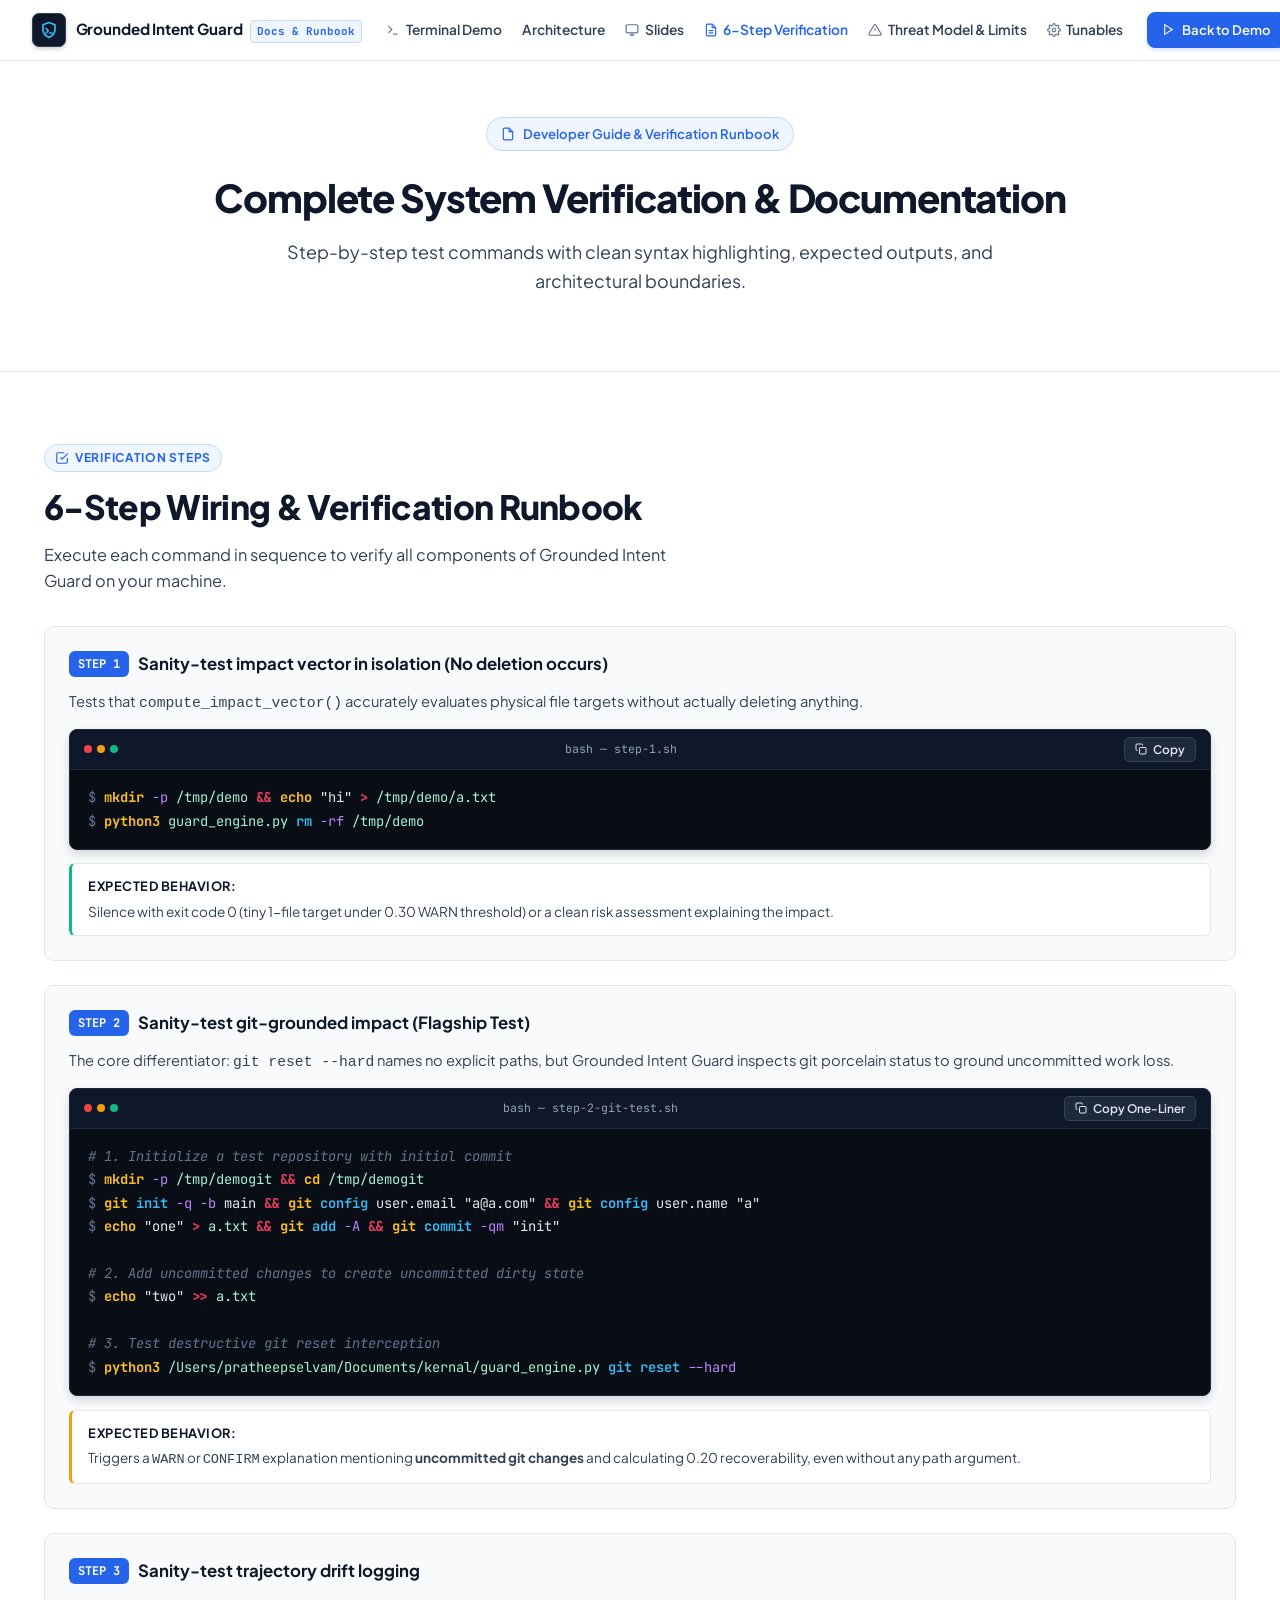
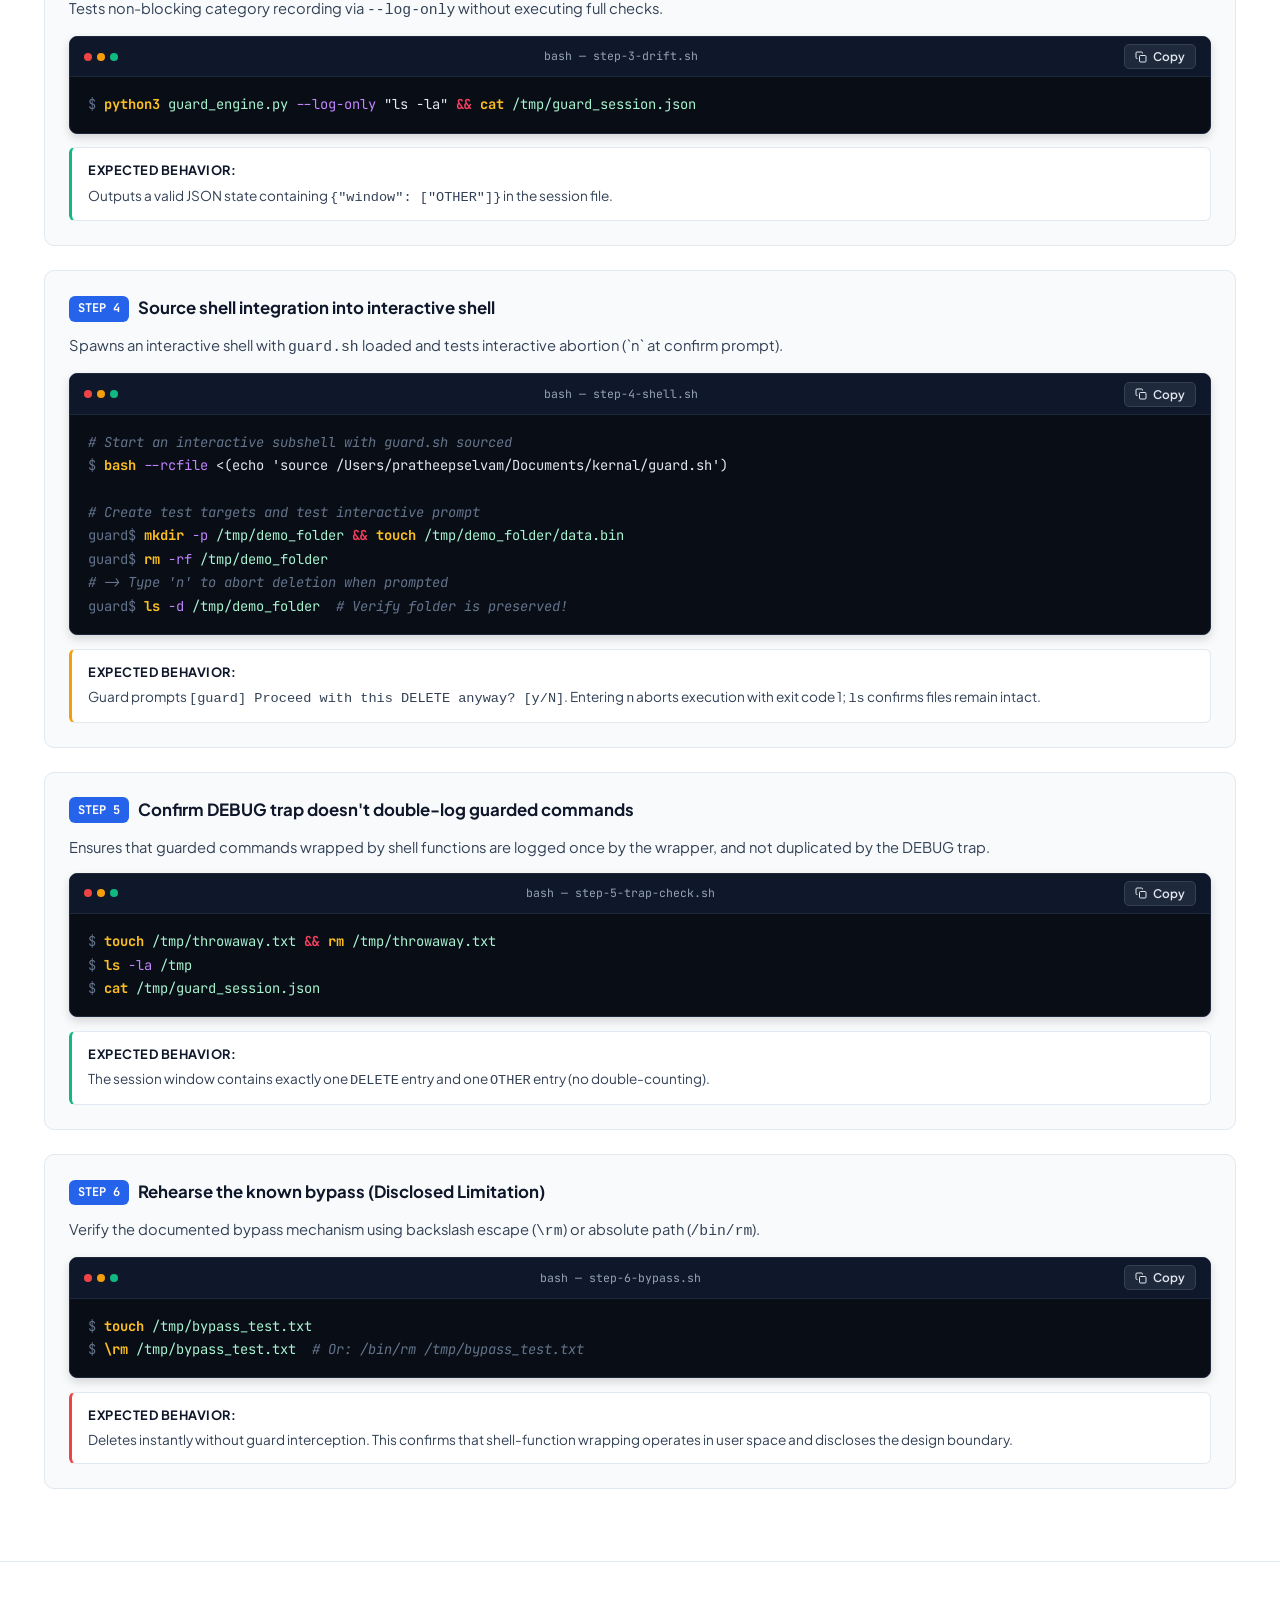
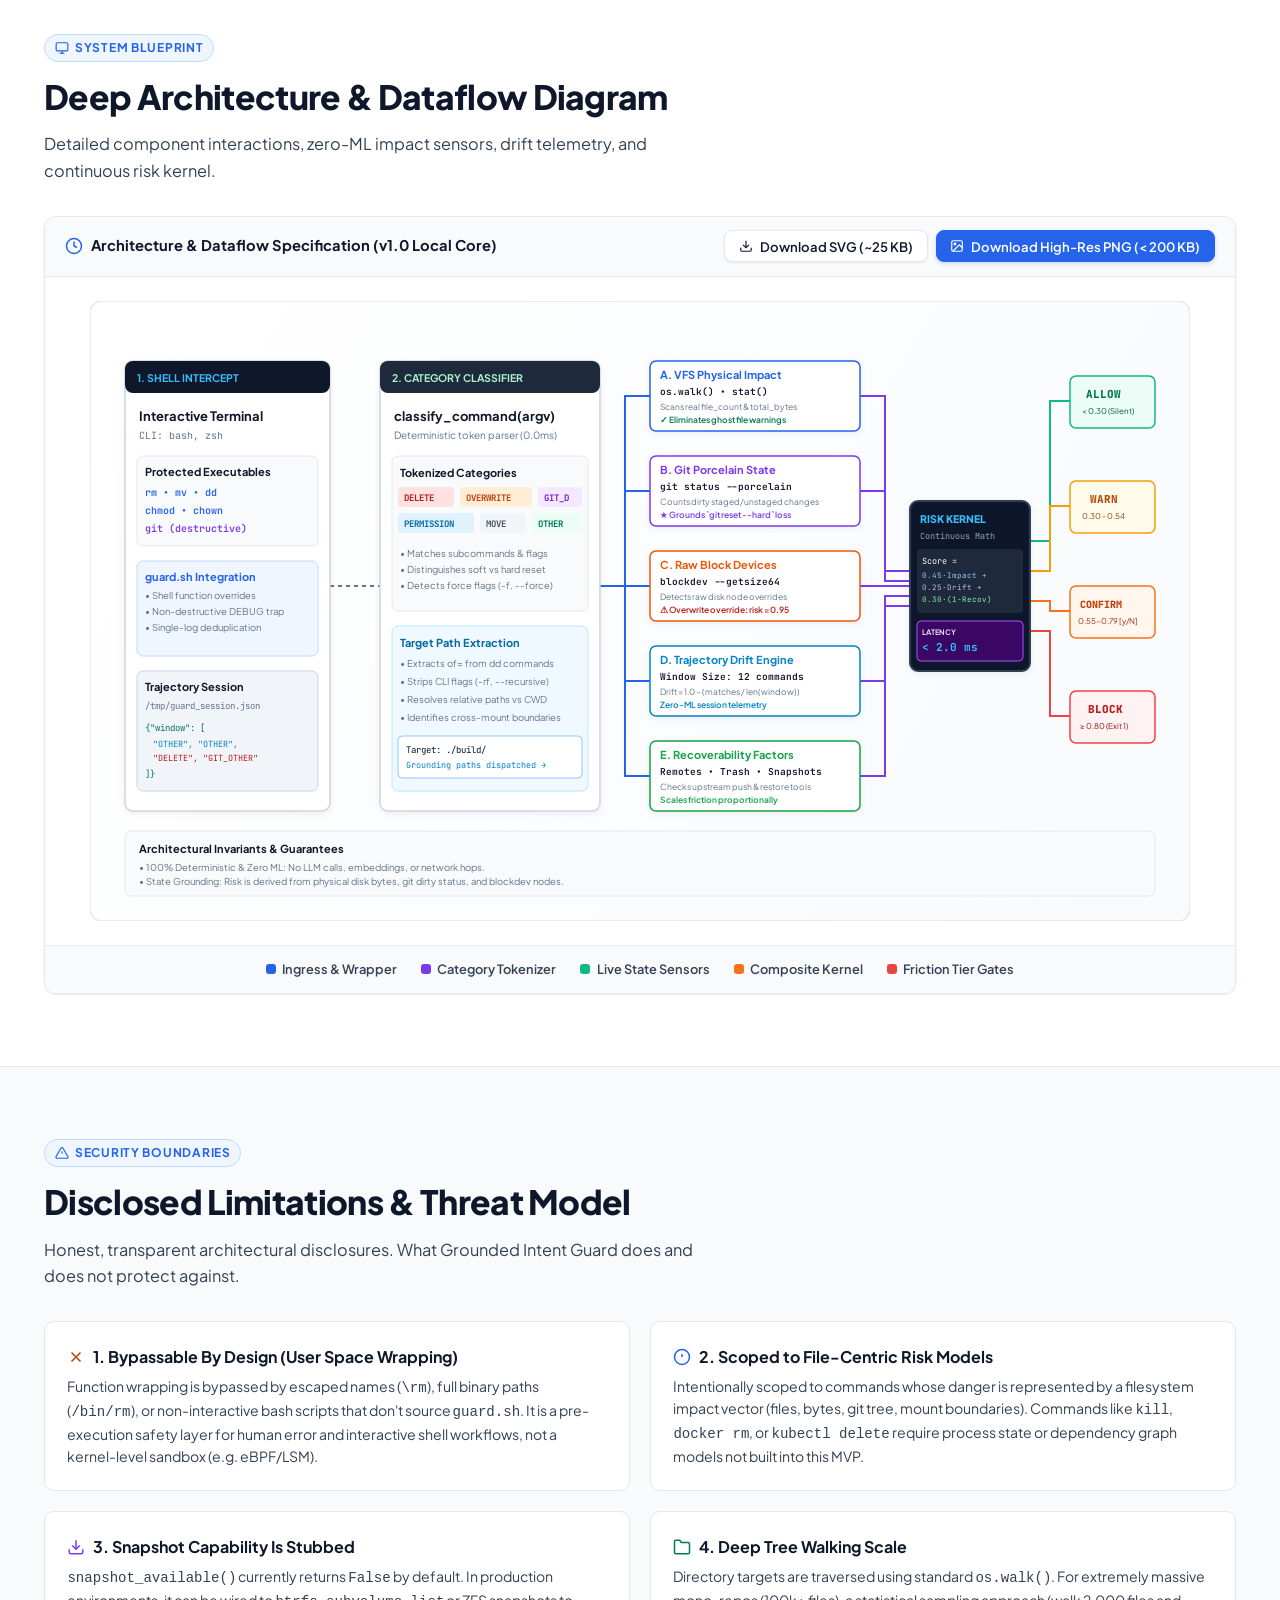
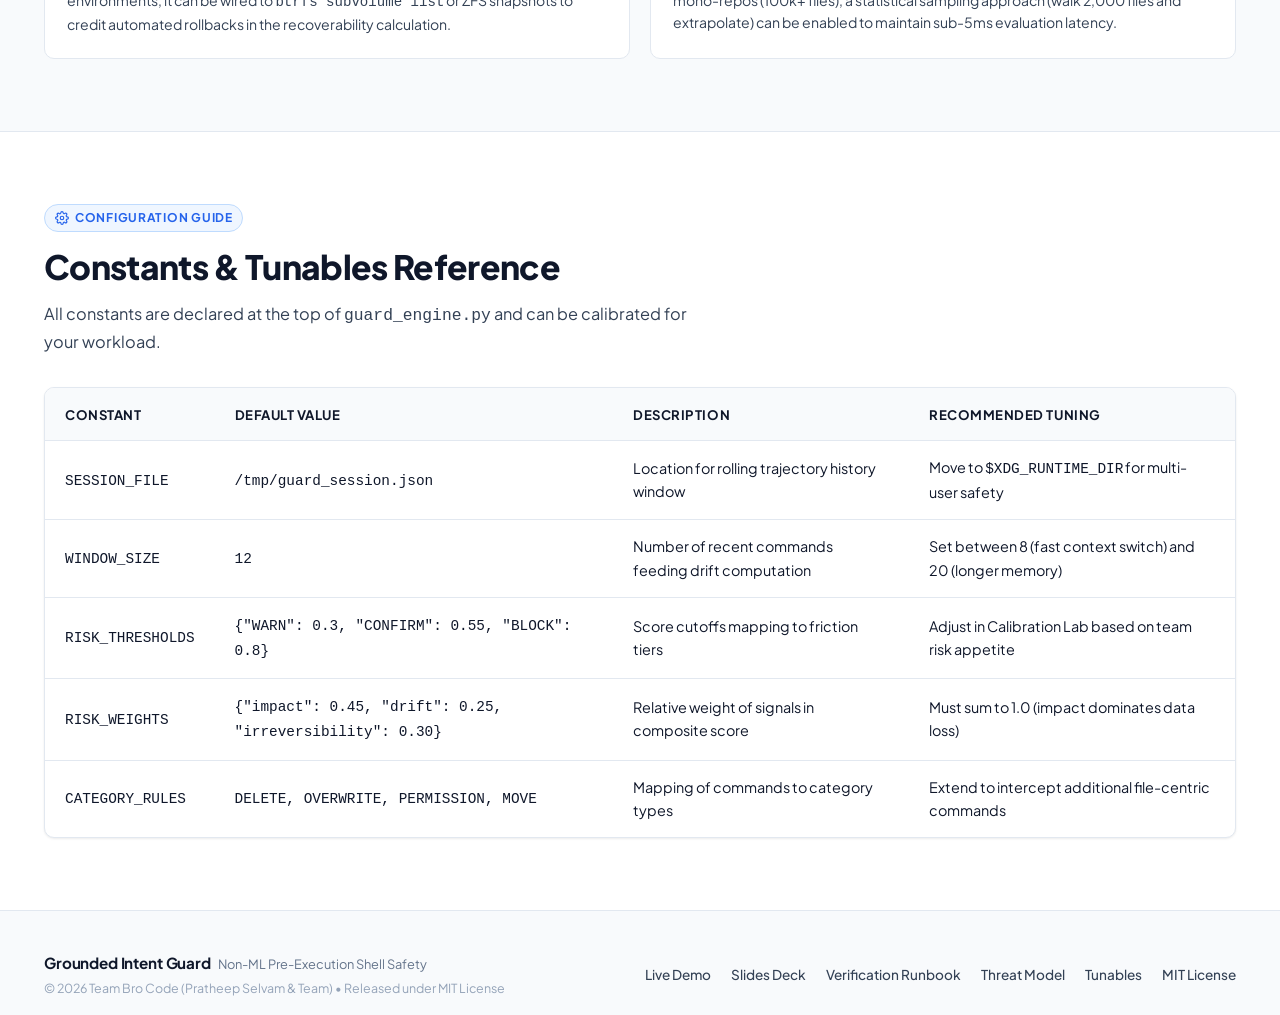
==== commit fd8d200c: "feat: industry-level presentation deck in slides.html with 1-click direct PDF export" ====
--- a/docs.html
+++ b/docs.html
@@ -35,6 +35,11 @@
         <a href="index.html" class="nav-link">
           <svg viewBox="0 0 24 24" width="14" height="14" fill="none" stroke="currentColor" stroke-width="2"><polyline points="4 17 10 11 4 5"/><line x1="12" y1="19" x2="20" y2="19"/></svg>
           Terminal Demo
+        </a>
+        <a href="index.html#architecture" class="nav-link">Architecture</a>
+        <a href="slides.html" class="nav-link">
+          <svg viewBox="0 0 24 24" width="14" height="14" fill="none" stroke="currentColor" stroke-width="2"><rect x="2" y="3" width="20" height="14" rx="2"/><line x1="8" y1="21" x2="16" y2="21"/><line x1="12" y1="17" x2="12" y2="21"/></svg>
+          Slides
         </a>
         <a href="#runbook" class="nav-link active">
           <svg viewBox="0 0 24 24" width="14" height="14" fill="none" stroke="currentColor" stroke-width="2"><path d="M14 2H6a2 2 0 0 0-2 2v16a2 2 0 0 0 2 2h12a2 2 0 0 0 2-2V8z"/><polyline points="14 2 14 8 20 8"/><line x1="16" y1="13" x2="8" y2="13"/><line x1="16" y1="17" x2="8" y2="17"/></svg>
@@ -709,6 +714,7 @@
       <div class="footer-right">
         <div class="footer-links">
           <a href="index.html">Live Demo</a>
+          <a href="slides.html">Slides Deck</a>
           <a href="docs.html#runbook">Verification Runbook</a>
           <a href="docs.html#limitations">Threat Model</a>
           <a href="docs.html#tunables">Tunables</a>
